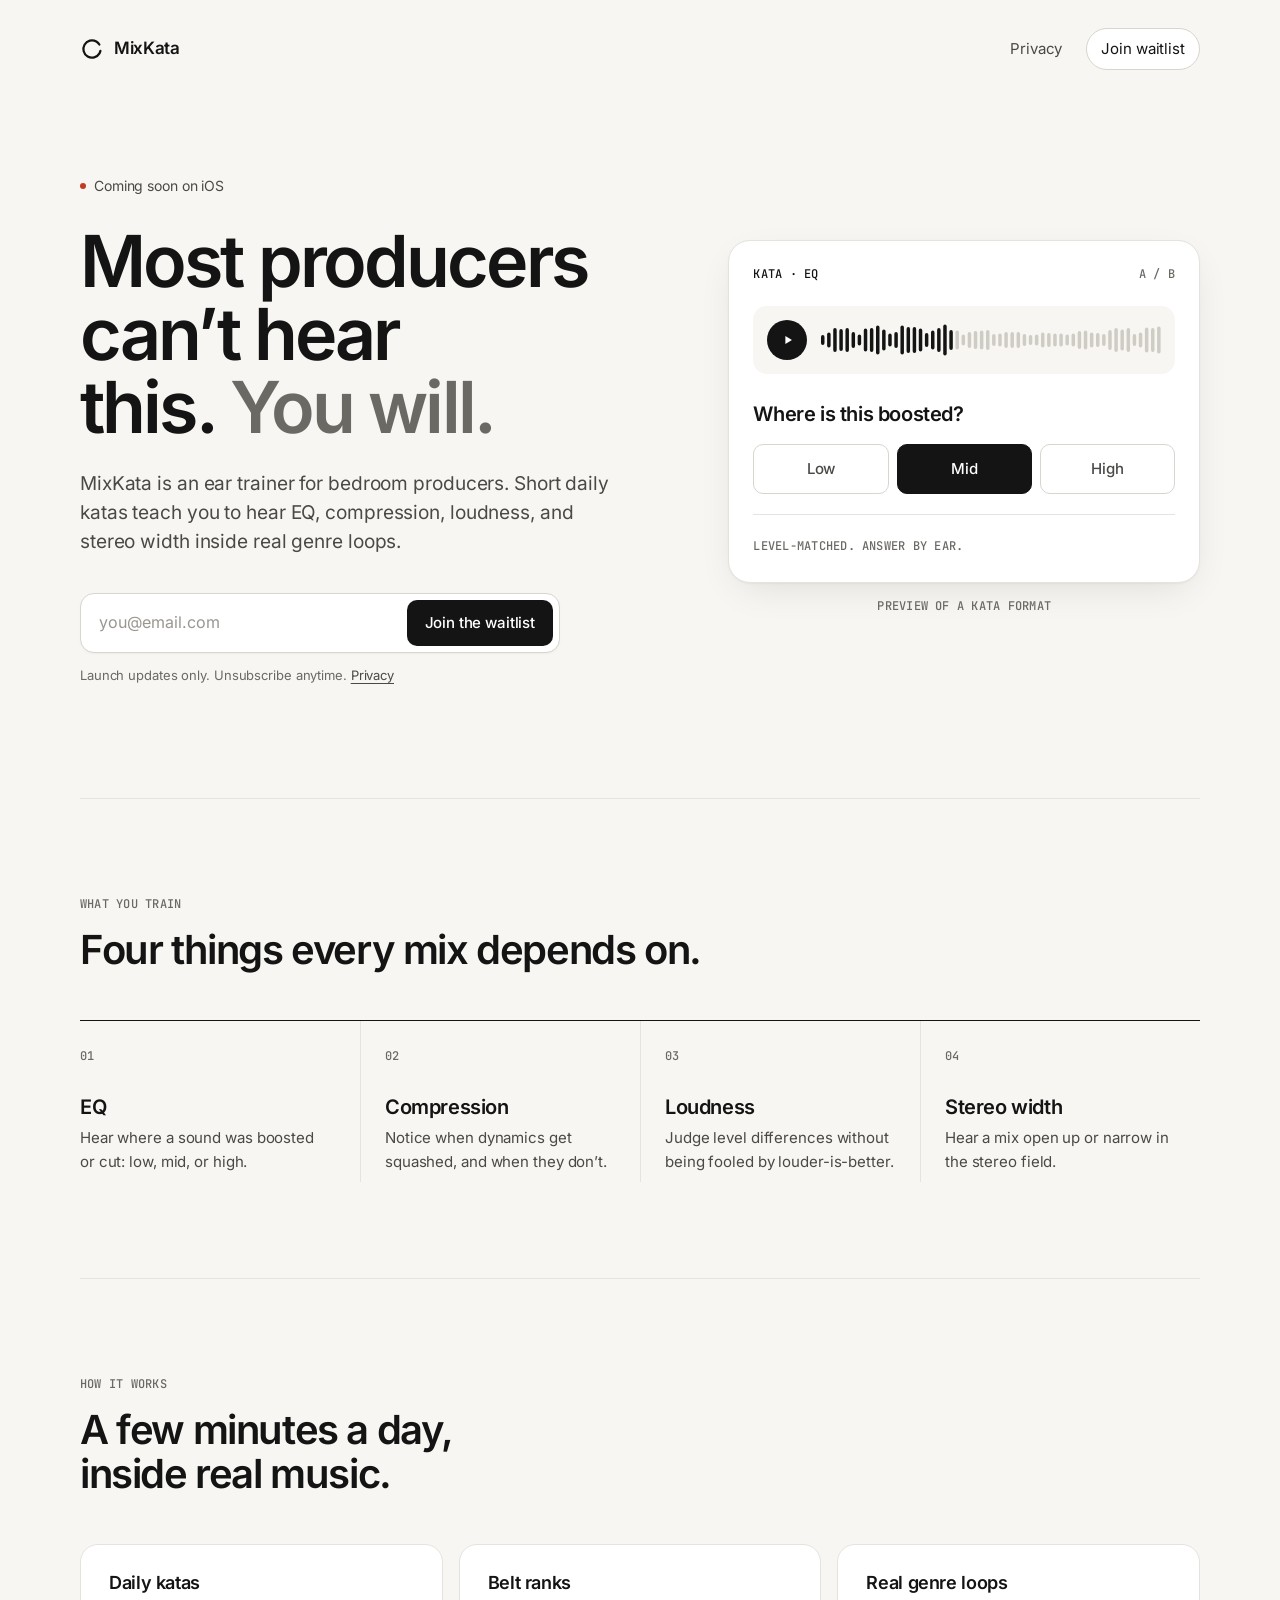
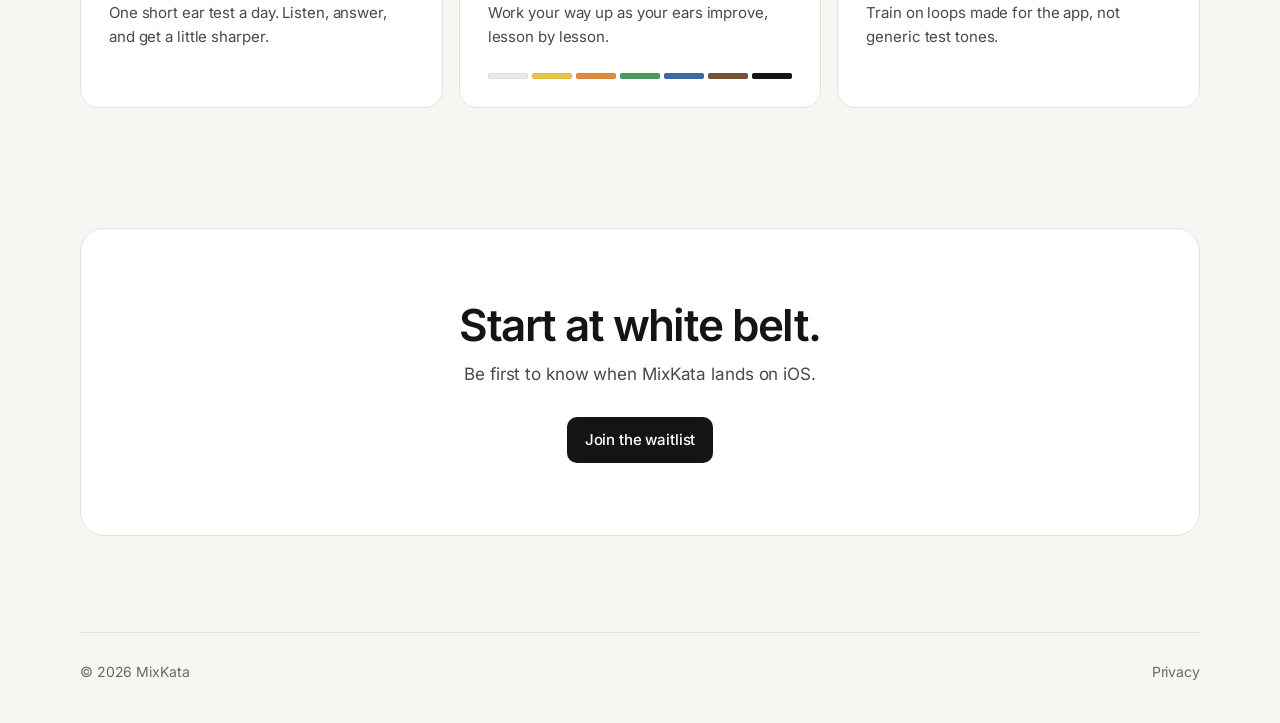
==== index.html @ f02ce5eb "Redesign v2: light theme, Inter type, narrower measure, subtle dojo details" ====
<!DOCTYPE html>
<html lang="en">
<head>
  <meta charset="utf-8">
  <meta name="viewport" content="width=device-width, initial-scale=1">
  <title>MixKata: mix ear training for bedroom producers</title>
  <meta name="description" content="MixKata trains you to hear EQ, compression, loudness, and stereo width inside real genre loops. Short daily katas. Coming soon on iOS.">
  <meta name="theme-color" content="#F7F6F2">
  <link rel="icon" href="img/favicon.svg" type="image/svg+xml">
  <link rel="icon" href="img/favicon.png" sizes="32x32" type="image/png">
  <link rel="apple-touch-icon" href="img/apple-touch-icon.png">
  <link rel="canonical" href="https://mixkata.com/">
  <meta property="og:type" content="website">
  <meta property="og:url" content="https://mixkata.com/">
  <meta property="og:title" content="MixKata: mix ear training for bedroom producers">
  <meta property="og:description" content="Train your ears on EQ, compression, loudness, and stereo width, inside real genre loops.">
  <meta property="og:image" content="https://mixkata.com/img/og.png">
  <meta name="twitter:card" content="summary_large_image">
  <meta name="twitter:title" content="MixKata: mix ear training for bedroom producers">
  <meta name="twitter:description" content="Train your ears on EQ, compression, loudness, and stereo width, inside real genre loops.">
  <meta name="twitter:image" content="https://mixkata.com/img/og.png">
  <link rel="preload" href="fonts/Inter.woff2" as="font" type="font/woff2" crossorigin>
  <link rel="stylesheet" href="style.css">
</head>
<body>
  <header class="nav wrap">
    <a class="brand" href="index.html" aria-label="MixKata home">
      <svg class="enso" viewBox="0 0 32 32" aria-hidden="true"><circle cx="16" cy="16" r="11.5" pathLength="100" stroke-dasharray="88 12" stroke-dashoffset="-20"/></svg>
      <span>MixKata</span>
    </a>
    <nav class="nav-links" aria-label="Site">
      <a href="privacy.html">Privacy</a>
      <a class="nav-cta" href="#join">Join waitlist</a>
    </nav>
  </header>

  <main>
    <section class="hero wrap">
      <div class="hero-copy">
        <p class="eyebrow"><span class="dot" aria-hidden="true"></span>Coming soon on iOS</p>
        <h1>Most producers can&rsquo;t hear this. <span class="soft">You will.</span></h1>
        <p class="lede">MixKata is an ear trainer for bedroom producers. Short daily katas teach you to hear EQ, compression, loudness, and stereo width inside real genre loops.</p>

        <div id="join" class="join">
          <form class="waitlist" id="form" action="https://formsubmit.co/35e63d3dc9180ffd293e608e932ab081" method="POST">
            <input type="text" name="_honey" class="honey" tabindex="-1" autocomplete="off" aria-hidden="true">
            <input type="hidden" name="_subject" value="MixKata waitlist signup">
            <input type="hidden" name="_template" value="table">
            <input type="hidden" name="_captcha" value="false">
            <input type="hidden" name="_next" value="https://mixkata.com/?joined=1">
            <div class="waitlist-row">
              <label class="sr-only" for="email">Email</label>
              <input id="email" name="email" type="email" inputmode="email" autocomplete="email" required placeholder="you@email.com">
              <button type="submit" id="submit">Join the waitlist</button>
            </div>
            <p class="fineprint">Launch updates only. Unsubscribe anytime. <a href="privacy.html">Privacy</a></p>
          </form>

          <div class="confirm" id="confirm" role="status">
            <h2>You&rsquo;re on the list.</h2>
            <p>We&rsquo;ll email you when MixKata is ready. No other mail, and you can unsubscribe anytime.</p>
          </div>
          <div class="error" id="error" role="alert">
            <h2>Couldn&rsquo;t join just now.</h2>
            <p id="error-body">Please try again in a moment.</p>
          </div>
        </div>
      </div>

      <figure class="kata" aria-label="Example of a kata: hear where a loop is boosted, then pick low, mid, or high">
        <div class="kata-card" aria-hidden="true">
          <div class="kata-top">
            <span class="mono">Kata &middot; EQ</span>
            <span class="mono faint">A / B</span>
          </div>
          <div class="player">
            <span class="play"><svg viewBox="0 0 16 16"><path d="M5 3.5v9l7.5-4.5z"/></svg></span>
            <svg class="wave" viewBox="0 0 389 40" preserveAspectRatio="none" aria-hidden="true"><rect class="p" x="0" y="15.0" width="4" height="10" rx="2"/><rect class="p" x="7" y="12.5" width="4" height="15" rx="2"/><rect class="p" x="14" y="8.0" width="4" height="24" rx="2"/><rect class="p" x="21" y="9.0" width="4" height="22" rx="2"/><rect class="p" x="28" y="8.0" width="4" height="24" rx="2"/><rect class="p" x="35" y="12.0" width="4" height="16" rx="2"/><rect class="p" x="42" y="14.5" width="4" height="11" rx="2"/><rect class="p" x="49" y="8.5" width="4" height="23" rx="2"/><rect class="p" x="56" y="8.0" width="4" height="24" rx="2"/><rect class="p" x="63" y="5.5" width="4" height="29" rx="2"/><rect class="p" x="70" y="9.5" width="4" height="21" rx="2"/><rect class="p" x="77" y="13.5" width="4" height="13" rx="2"/><rect class="p" x="84" y="12.0" width="4" height="16" rx="2"/><rect class="p" x="91" y="5.5" width="4" height="29" rx="2"/><rect class="p" x="98" y="7.0" width="4" height="26" rx="2"/><rect class="p" x="105" y="7.0" width="4" height="26" rx="2"/><rect class="p" x="112" y="8.5" width="4" height="23" rx="2"/><rect class="p" x="119" y="13.0" width="4" height="14" rx="2"/><rect class="p" x="126" y="10.5" width="4" height="19" rx="2"/><rect class="p" x="133" y="8.0" width="4" height="24" rx="2"/><rect class="p" x="140" y="4.5" width="4" height="31" rx="2"/><rect class="p" x="147" y="10.0" width="4" height="20" rx="2"/><rect class="u" x="154" y="10.5" width="4" height="19" rx="2"/><rect class="u" x="161" y="14.5" width="4" height="11" rx="2"/><rect class="u" x="168" y="12.0" width="4" height="16" rx="2"/><rect class="u" x="175" y="11.0" width="4" height="18" rx="2"/><rect class="u" x="182" y="10.5" width="4" height="19" rx="2"/><rect class="u" x="189" y="10.0" width="4" height="20" rx="2"/><rect class="u" x="196" y="14.0" width="4" height="12" rx="2"/><rect class="u" x="203" y="13.5" width="4" height="13" rx="2"/><rect class="u" x="210" y="12.0" width="4" height="16" rx="2"/><rect class="u" x="217" y="12.0" width="4" height="16" rx="2"/><rect class="u" x="224" y="12.0" width="4" height="16" rx="2"/><rect class="u" x="231" y="14.0" width="4" height="12" rx="2"/><rect class="u" x="238" y="15.0" width="4" height="10" rx="2"/><rect class="u" x="245" y="14.5" width="4" height="11" rx="2"/><rect class="u" x="252" y="12.5" width="4" height="15" rx="2"/><rect class="u" x="259" y="13.0" width="4" height="14" rx="2"/><rect class="u" x="266" y="13.5" width="4" height="13" rx="2"/><rect class="u" x="273" y="13.5" width="4" height="13" rx="2"/><rect class="u" x="280" y="14.5" width="4" height="11" rx="2"/><rect class="u" x="287" y="13.5" width="4" height="13" rx="2"/><rect class="u" x="294" y="11.0" width="4" height="18" rx="2"/><rect class="u" x="301" y="10.5" width="4" height="19" rx="2"/><rect class="u" x="308" y="12.5" width="4" height="15" rx="2"/><rect class="u" x="315" y="13.0" width="4" height="14" rx="2"/><rect class="u" x="322" y="14.0" width="4" height="12" rx="2"/><rect class="u" x="329" y="10.0" width="4" height="20" rx="2"/><rect class="u" x="336" y="8.0" width="4" height="24" rx="2"/><rect class="u" x="343" y="9.5" width="4" height="21" rx="2"/><rect class="u" x="350" y="8.0" width="4" height="24" rx="2"/><rect class="u" x="357" y="14.0" width="4" height="12" rx="2"/><rect class="u" x="364" y="12.5" width="4" height="15" rx="2"/><rect class="u" x="371" y="7.5" width="4" height="25" rx="2"/><rect class="u" x="378" y="8.0" width="4" height="24" rx="2"/><rect class="u" x="385" y="6.5" width="4" height="27" rx="2"/></svg>
          </div>
          <p class="q">Where is this boosted?</p>
          <div class="choices">
            <span class="choice">Low</span>
            <span class="choice is-picked">Mid</span>
            <span class="choice">High</span>
          </div>
          <div class="kata-foot">
            <span class="mono faint">Level-matched. Answer by ear.</span>
          </div>
        </div>
        <figcaption class="mono faint">Preview of a kata format</figcaption>
      </figure>
    </section>

    <section class="skills wrap" aria-labelledby="skills-title">
      <div class="section-head">
        <p class="mono label">What you train</p>
        <h2 id="skills-title">Four things every mix depends on.</h2>
      </div>
      <ol class="skill-grid">
        <li>
          <span class="mono num">01</span>
          <h3>EQ</h3>
          <p>Hear where a sound was boosted or cut: low, mid, or high.</p>
        </li>
        <li>
          <span class="mono num">02</span>
          <h3>Compression</h3>
          <p>Notice when dynamics get squashed, and when they don&rsquo;t.</p>
        </li>
        <li>
          <span class="mono num">03</span>
          <h3>Loudness</h3>
          <p>Judge level differences without being fooled by louder-is-better.</p>
        </li>
        <li>
          <span class="mono num">04</span>
          <h3>Stereo width</h3>
          <p>Hear a mix open up or narrow in the stereo field.</p>
        </li>
      </ol>
    </section>

    <section class="how wrap" aria-labelledby="how-title">
      <div class="section-head">
        <p class="mono label">How it works</p>
        <h2 id="how-title">A few minutes a day, inside real music.</h2>
      </div>
      <div class="how-grid">
        <article>
          <h3>Daily katas</h3>
          <p>One short ear test a day. Listen, answer, and get a little sharper.</p>
        </article>
        <article>
          <h3>Belt ranks</h3>
          <p>Work your way up as your ears improve, lesson by lesson.</p>
          <div class="belts" aria-hidden="true">
            <i style="--c:#ECEAE4"></i><i style="--c:#E8C547"></i><i style="--c:#E08A3C"></i><i style="--c:#4E9A5B"></i><i style="--c:#3A6EA5"></i><i style="--c:#7A5236"></i><i style="--c:#141414"></i>
          </div>
        </article>
        <article>
          <h3>Real genre loops</h3>
          <p>Train on loops made for the app, not generic test tones.</p>
        </article>
      </div>
    </section>

    <section class="closer wrap">
      <div class="closer-inner">
        <h2>Start at white belt.</h2>
        <p>Be first to know when MixKata lands on iOS.</p>
        <a class="button" href="#join">Join the waitlist</a>
      </div>
    </section>
  </main>

  <footer class="footer wrap">
    <span>&copy; 2026 MixKata</span>
    <a href="privacy.html">Privacy</a>
  </footer>

  <script>
    (function () {
      var form = document.getElementById("form");
      var confirmBox = document.getElementById("confirm");
      var errorBox = document.getElementById("error");
      var errorBody = document.getElementById("error-body");
      var button = document.getElementById("submit");
      var endpoint = "https://formsubmit.co/ajax/35e63d3dc9180ffd293e608e932ab081";

      function showJoined() {
        form.style.display = "none";
        errorBox.style.display = "none";
        confirmBox.style.display = "block";
      }

      if (/[?&]joined=1(?:&|$)/.test(location.search)) {
        showJoined();
        return;
      }

      form.addEventListener("submit", function (event) {
        event.preventDefault();
        errorBox.style.display = "none";

        var honey = form.querySelector('[name="_honey"]');
        if (honey && honey.value) {
          showJoined();
          return;
        }

        var email = document.getElementById("email").value.trim();
        if (!email) return;

        button.disabled = true;
        button.textContent = "Joining...";

        fetch(endpoint, {
          method: "POST",
          headers: {
            "Content-Type": "application/json",
            "Accept": "application/json"
          },
          body: JSON.stringify({
            email: email,
            _subject: "MixKata waitlist signup",
            _template: "table",
            _captcha: "false"
          })
        })
          .then(function (res) { return res.json().then(function (data) { return { ok: res.ok, data: data }; }); })
          .then(function (result) {
            if (result.ok && result.data && result.data.success) {
              showJoined();
              return;
            }
            throw new Error((result.data && (result.data.message || result.data.error)) || "Please try again in a moment.");
          })
          .catch(function (err) {
            errorBody.textContent = err.message || "Please try again in a moment.";
            errorBox.style.display = "block";
            button.disabled = false;
            button.textContent = "Join the waitlist";
          });
      });
    })();
  </script>
</body>
</html>
---- style.css ----
@font-face {
  font-family: "Inter";
  src: url("fonts/Inter.woff2") format("woff2");
  font-weight: 100 900;
  font-style: normal;
  font-display: swap;
}
@font-face {
  font-family: "JetBrains Mono";
  src: url("fonts/JetBrainsMono-500.woff2") format("woff2");
  font-weight: 500;
  font-style: normal;
  font-display: swap;
}

:root {
  --bg: #F7F6F2;
  --surface: #FFFFFF;
  --ink: #141414;
  --ink-2: #4A4946;
  --ink-3: #6B6964;
  --line: #E5E3DD;
  --line-2: #D8D5CD;
  --accent: #C23B22;
  --danger: #B42318;
  --radius: 14px;
  --wrap: 1120px;
  --sans: "Inter", ui-sans-serif, system-ui, -apple-system, "Segoe UI", Roboto, sans-serif;
  --mono: "JetBrains Mono", ui-monospace, "SF Mono", Menlo, Consolas, monospace;
}

*, *::before, *::after { box-sizing: border-box; }
html { -webkit-text-size-adjust: 100%; scroll-behavior: smooth; }
@media (prefers-reduced-motion: reduce) { html { scroll-behavior: auto; } }

body {
  margin: 0;
  background: var(--bg);
  color: var(--ink);
  font-family: var(--sans);
  font-size: 17px;
  font-weight: 400;
  line-height: 1.6;
  letter-spacing: -0.006em;
  font-feature-settings: "cv11", "ss01";
  -webkit-font-smoothing: antialiased;
  -moz-osx-font-smoothing: grayscale;
  text-rendering: optimizeLegibility;
}

a { color: inherit; }
h1, h2, h3 { margin: 0; font-weight: 600; letter-spacing: -0.025em; line-height: 1.1; text-wrap: balance; }
p { margin: 0; text-wrap: pretty; }

.wrap {
  width: min(var(--wrap), 100% - 48px);
  margin-inline: auto;
}

.mono {
  font-family: var(--mono);
  font-size: 12px;
  font-weight: 500;
  letter-spacing: 0.02em;
  text-transform: uppercase;
}
.faint { color: var(--ink-3); }

.sr-only {
  position: absolute; width: 1px; height: 1px; padding: 0; margin: -1px;
  overflow: hidden; clip: rect(0, 0, 0, 0); white-space: nowrap; border: 0;
}

:focus-visible { outline: 2px solid var(--accent); outline-offset: 3px; border-radius: 6px; }

/* Nav */
.nav {
  display: flex;
  align-items: center;
  justify-content: space-between;
  padding-block: 28px;
}
.brand {
  display: inline-flex;
  align-items: center;
  gap: 10px;
  text-decoration: none;
  font-weight: 600;
  font-size: 17px;
  letter-spacing: -0.02em;
}
.enso { width: 24px; height: 24px; fill: none; stroke: var(--ink); stroke-width: 3; stroke-linecap: round; transform: rotate(-60deg); }
.nav-links { display: flex; align-items: center; gap: 24px; font-size: 15px; }
.nav-links a { text-decoration: none; color: var(--ink-2); transition: color .15s; }
.nav-links a:hover { color: var(--ink); }
.nav-links .nav-cta {
  color: var(--ink);
  padding: 8px 14px;
  border: 1px solid var(--line-2);
  border-radius: 999px;
  background: var(--surface);
  transition: border-color .15s;
}
.nav-links .nav-cta:hover { border-color: var(--ink); }

/* Hero */
.hero {
  display: grid;
  grid-template-columns: minmax(0, 1.1fr) minmax(0, 0.9fr);
  gap: 72px;
  align-items: center;
  padding-block: 72px 112px;
}
.eyebrow {
  display: inline-flex;
  align-items: center;
  gap: 8px;
  font-size: 14px;
  color: var(--ink-2);
  margin-bottom: 28px;
}
.dot { width: 6px; height: 6px; border-radius: 50%; background: var(--accent); }
.hero h1 {
  font-size: clamp(42px, 5.6vw, 72px);
  line-height: 1.02;
  letter-spacing: -0.04em;
  max-width: 12ch;
}
.hero h1 .soft { color: var(--ink-3); }
.lede {
  margin-top: 24px;
  max-width: 34rem;
  font-size: 19px;
  line-height: 1.55;
  color: var(--ink-2);
}

/* Form */
.join { margin-top: 36px; max-width: 30rem; scroll-margin-top: 120px; }
.honey { position: absolute; left: -9999px; width: 1px; height: 1px; opacity: 0; }
.waitlist-row {
  display: flex;
  gap: 6px;
  padding: 6px;
  background: var(--surface);
  border: 1px solid var(--line-2);
  border-radius: 14px;
  box-shadow: 0 1px 2px rgba(20,20,20,.04);
  transition: border-color .15s, box-shadow .15s;
}
.waitlist-row:focus-within { border-color: var(--ink); box-shadow: 0 0 0 4px rgba(20,20,20,.06); }
.waitlist-row input {
  flex: 1;
  min-width: 0;
  border: 0;
  background: transparent;
  font: inherit;
  font-size: 16px;
  color: var(--ink);
  padding: 10px 12px;
  outline: none;
}
.waitlist-row input::placeholder { color: #9A978F; }
button, .button {
  appearance: none;
  border: 0;
  cursor: pointer;
  display: inline-flex;
  align-items: center;
  justify-content: center;
  font: inherit;
  font-size: 15px;
  font-weight: 500;
  letter-spacing: -0.01em;
  color: #fff;
  background: var(--ink);
  border-radius: 10px;
  padding: 11px 18px;
  white-space: nowrap;
  text-decoration: none;
  transition: background .15s, transform .05s;
}
button:hover, .button:hover { background: #2B2B2A; }
button:active, .button:active { transform: translateY(1px); }
button:disabled { opacity: .6; cursor: default; }
.fineprint { margin-top: 12px; font-size: 13px; color: var(--ink-3); }
.fineprint a { color: var(--ink-2); text-underline-offset: 3px; }

.confirm, .error {
  display: none;
  padding: 18px 20px;
  border-radius: var(--radius);
  background: var(--surface);
  border: 1px solid var(--line-2);
}
.error { border-color: #E9B4AE; margin-top: 12px; }
.error h2 { color: var(--danger); }
.confirm h2 { display: flex; align-items: center; gap: 10px; }
.confirm h2::before {
  content: "";
  flex: none;
  width: 20px; height: 20px;
  border-radius: 50%;
  background: var(--ink) url("data:image/svg+xml,%3Csvg xmlns='http://www.w3.org/2000/svg' viewBox='0 0 20 20'%3E%3Cpath d='M6 10.2l2.6 2.6L14 7.4' fill='none' stroke='white' stroke-width='2' stroke-linecap='round' stroke-linejoin='round'/%3E%3C/svg%3E") center/20px no-repeat;
}
.confirm p { padding-left: 30px; }
.confirm h2, .error h2 { font-size: 17px; letter-spacing: -0.015em; }
.confirm p, .error p { margin-top: 4px; font-size: 15px; color: var(--ink-2); }

/* Kata preview card */
.kata { margin: 0; }
.kata-card {
  background: var(--surface);
  border: 1px solid var(--line);
  border-radius: 22px;
  padding: 24px;
  box-shadow: 0 1px 2px rgba(20,20,20,.04), 0 12px 40px -12px rgba(20,20,20,.12);
}
.kata-top { display: flex; justify-content: space-between; align-items: center; }
.player {
  display: flex;
  align-items: center;
  gap: 14px;
  margin-top: 22px;
  padding: 14px;
  background: var(--bg);
  border-radius: 14px;
}
.play {
  flex: none;
  display: grid;
  place-items: center;
  width: 40px; height: 40px;
  border-radius: 50%;
  background: var(--ink);
}
.play svg { width: 14px; height: 14px; fill: #fff; margin-left: 2px; }
.wave { flex: 1; height: 40px; width: 100%; }
.wave .p { fill: var(--ink); }
.wave .u { fill: #CFCCC4; }
.q { margin-top: 24px; font-size: 20px; font-weight: 600; letter-spacing: -0.02em; }
.choices { display: grid; grid-template-columns: repeat(3, 1fr); gap: 8px; margin-top: 14px; }
.choice {
  text-align: center;
  padding: 12px 0;
  border: 1px solid var(--line-2);
  border-radius: 10px;
  font-size: 15px;
  font-weight: 500;
  color: var(--ink-2);
}
.choice.is-picked { background: var(--ink); border-color: var(--ink); color: #fff; }
.kata-foot { margin-top: 20px; padding-top: 16px; border-top: 1px solid var(--line); }
.kata figcaption { margin-top: 14px; text-align: center; }

/* Sections */
.skills, .how { padding-block: 96px; border-top: 1px solid var(--line); }
.section-head { max-width: 40rem; margin-bottom: 48px; }
.label { color: var(--ink-3); margin-bottom: 14px; }
.section-head h2 { font-size: clamp(28px, 3.2vw, 40px); letter-spacing: -0.035em; }

.skill-grid {
  list-style: none;
  margin: 0;
  padding: 0;
  display: grid;
  grid-template-columns: repeat(4, 1fr);
  border-top: 1px solid var(--ink);
}
.skill-grid li { padding: 20px 24px 8px 0; }
.skill-grid li + li { padding-left: 24px; border-left: 1px solid var(--line); }
.num { color: var(--ink-3); }
.skill-grid h3 { margin-top: 28px; font-size: 20px; letter-spacing: -0.02em; }
.skill-grid p { margin-top: 8px; font-size: 15px; color: var(--ink-2); max-width: 26ch; }

.how-grid { display: grid; grid-template-columns: repeat(3, 1fr); gap: 16px; }
.how-grid article {
  background: var(--surface);
  border: 1px solid var(--line);
  border-radius: 18px;
  padding: 28px;
  display: flex;
  flex-direction: column;
}
.how-grid h3 { font-size: 18px; letter-spacing: -0.02em; }
.how-grid p { margin-top: 8px; font-size: 15px; color: var(--ink-2); max-width: 32ch; }

.belts { display: flex; gap: 4px; margin-top: auto; padding-top: 24px; }
.belts i { flex: 1; height: 6px; border-radius: 2px; background: var(--c); box-shadow: inset 0 0 0 1px rgba(20,20,20,.06); }

/* Closer */
.closer { padding-block: 24px 96px; }
.closer-inner {
  text-align: center;
  padding: 72px 24px;
  border-radius: 24px;
  background: var(--surface);
  border: 1px solid var(--line);
}
.closer h2 { font-size: clamp(30px, 3.6vw, 44px); letter-spacing: -0.035em; }
.closer p { margin-top: 12px; color: var(--ink-2); }
.closer .button { margin-top: 28px; }

/* Footer */
.footer {
  display: flex;
  justify-content: space-between;
  padding-block: 28px 40px;
  border-top: 1px solid var(--line);
  font-size: 14px;
  color: var(--ink-3);
}
.footer a { color: var(--ink-3); text-decoration: none; }
.footer a:hover { color: var(--ink); }

/* Privacy doc */
.doc { padding-block: 56px 96px; }
.doc-inner { max-width: 40rem; margin-inline: auto; }
.doc h1 { font-size: clamp(36px, 4.4vw, 52px); letter-spacing: -0.04em; }
.doc .date { margin-top: 12px; }
.doc .summary {
  margin-top: 36px;
  padding: 20px 22px;
  background: var(--surface);
  border: 1px solid var(--line);
  border-radius: 12px;
}
.doc h2 { margin-top: 44px; font-size: 20px; letter-spacing: -0.02em; }
.doc p, .doc li { color: var(--ink-2); }
.doc h2 + p, .doc h2 + ul { margin-top: 10px; }
.doc p + p { margin-top: 14px; }
.doc .summary + p { margin-top: 28px; }
.doc ul { padding-left: 20px; margin: 0; }
.doc li + li { margin-top: 6px; }
.doc a { color: var(--ink); text-underline-offset: 3px; text-decoration-color: var(--line-2); }
.doc a:hover { text-decoration-color: var(--ink); }
.doc strong { color: var(--ink); font-weight: 600; }

/* Responsive */
@media (max-width: 960px) {
  .hero { grid-template-columns: 1fr; gap: 56px; padding-block: 40px 80px; }
  .kata { max-width: 30rem; }
  .skill-grid { grid-template-columns: repeat(2, 1fr); border-top: 0; }
  .skill-grid li, .skill-grid li + li { padding: 20px 20px 24px 0; border-left: 0; border-top: 1px solid var(--ink); }
  .skill-grid li:nth-child(even) { padding-left: 20px; }
  .skill-grid h3 { margin-top: 16px; }
  .how-grid { grid-template-columns: 1fr; }
}
@media (max-width: 560px) {
  body { font-size: 16px; }
  .wrap { width: min(var(--wrap), 100% - 40px); }
  .nav { padding-block: 20px; }
  .nav-links { gap: 16px; font-size: 14px; }
  .hero { padding-block: 32px 64px; }
  .hero h1 { font-size: 42px; }
  .lede { font-size: 17px; }
  .waitlist-row { flex-direction: column; }
  .waitlist-row button { width: 100%; padding-block: 13px; }
  .skills, .how { padding-block: 64px; }
  .section-head { margin-bottom: 32px; }
  .skill-grid { grid-template-columns: 1fr; }
  .skill-grid li:nth-child(even) { padding-left: 0; }
  .kata-card { padding: 18px; }
  .closer { padding-bottom: 64px; }
  .closer-inner { padding: 56px 20px; }
}
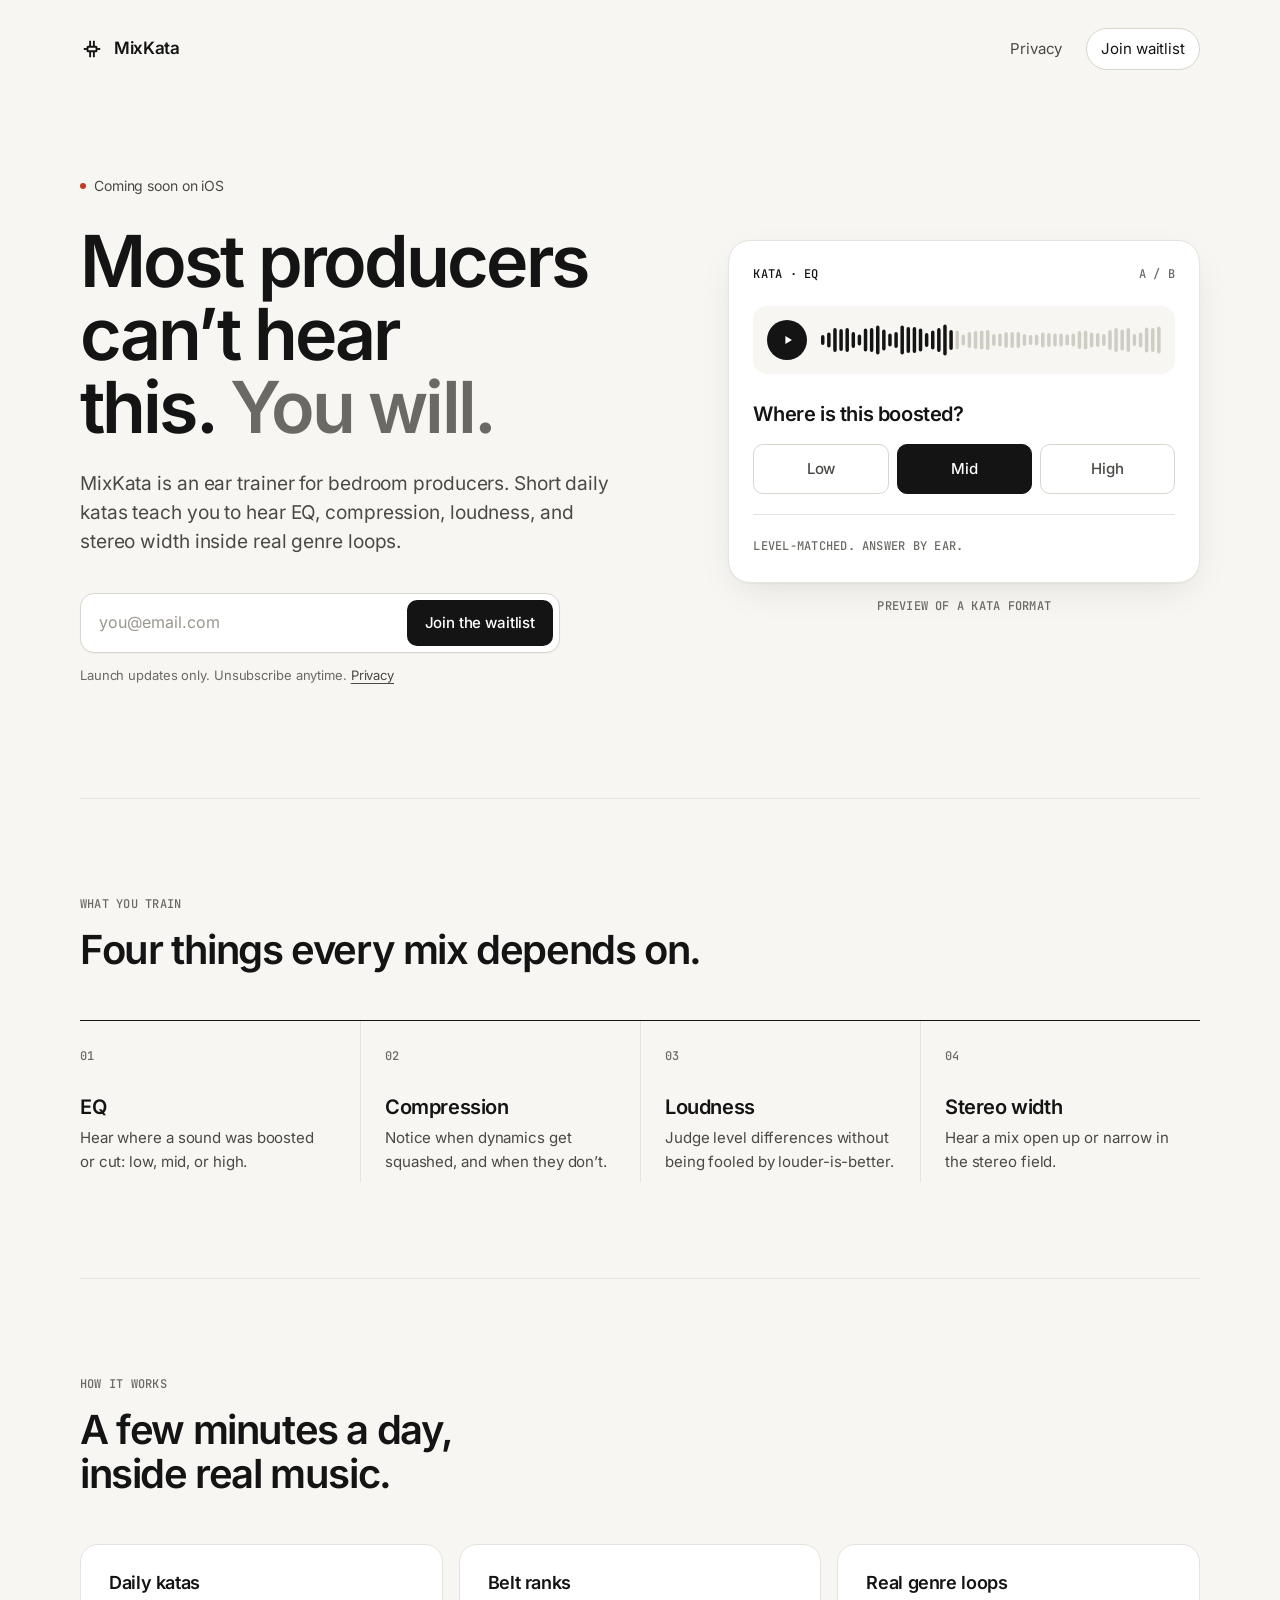
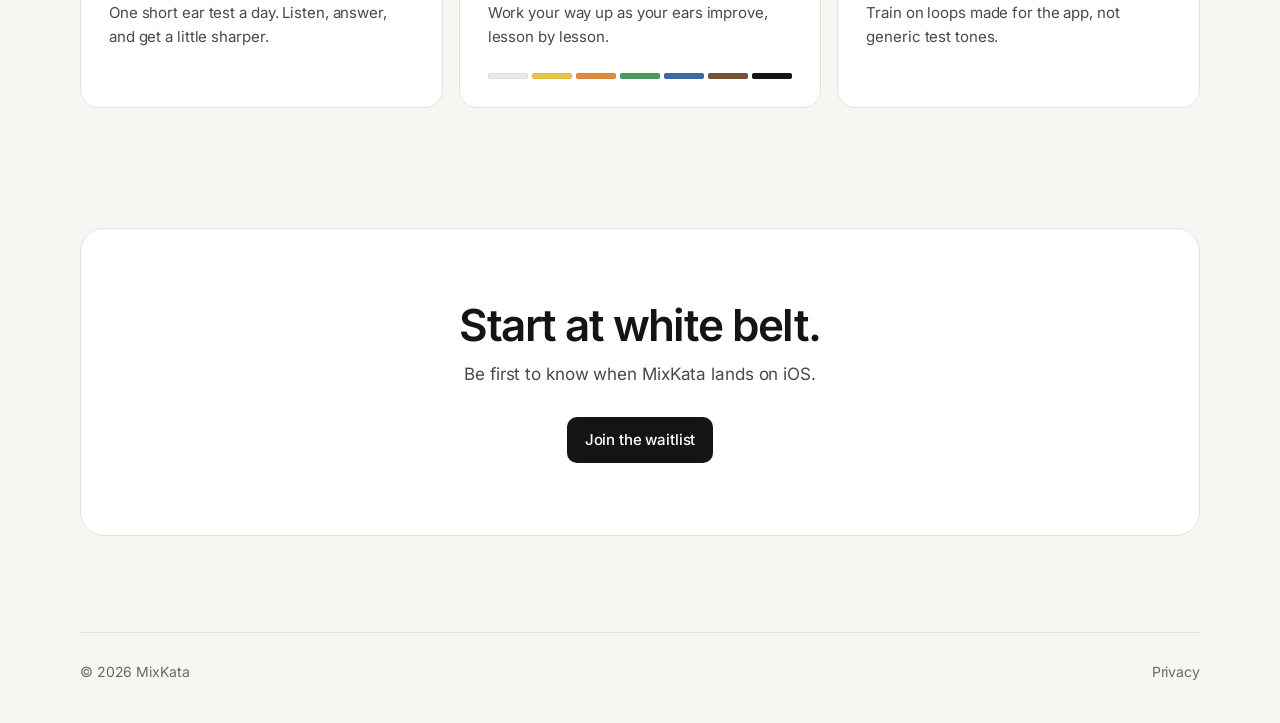
==== commit acb13801: "Replace the enso mark with Knot Cap The new mark is a vertical fader track with a belt-knot cap, cen" ====
--- a/index.html
+++ b/index.html
@@ -6,9 +6,9 @@
   <title>MixKata: mix ear training for bedroom producers</title>
   <meta name="description" content="MixKata trains you to hear EQ, compression, loudness, and stereo width inside real genre loops. Short daily katas. Coming soon on iOS.">
   <meta name="theme-color" content="#F7F6F2">
-  <link rel="icon" href="img/favicon.svg" type="image/svg+xml">
-  <link rel="icon" href="img/favicon.png" sizes="32x32" type="image/png">
-  <link rel="apple-touch-icon" href="img/apple-touch-icon.png">
+  <link rel="icon" href="img/favicon.svg?v=3" type="image/svg+xml">
+  <link rel="icon" href="img/favicon.png?v=3" sizes="32x32" type="image/png">
+  <link rel="apple-touch-icon" href="img/apple-touch-icon.png?v=3">
   <link rel="canonical" href="https://mixkata.com/">
   <meta property="og:type" content="website">
   <meta property="og:url" content="https://mixkata.com/">
@@ -25,7 +25,7 @@
 <body>
   <header class="nav wrap">
     <a class="brand" href="index.html" aria-label="MixKata home">
-      <svg class="enso" viewBox="0 0 32 32" aria-hidden="true"><circle cx="16" cy="16" r="11.5" pathLength="100" stroke-dasharray="88 12" stroke-dashoffset="-20"/></svg>
+      <svg class="mark" viewBox="0 0 64 64" fill="none" stroke="currentColor" stroke-width="5" stroke-linecap="butt" stroke-linejoin="miter" aria-hidden="true"><path d="M27 10 V26"/><path d="M37 10 V26"/><path d="M27 38 V54"/><path d="M37 38 V54"/><rect x="20" y="26" width="24" height="12" rx="1.5"/><path d="M10 32 H20"/><path d="M44 32 H54"/></svg>
       <span>MixKata</span>
     </a>
     <nav class="nav-links" aria-label="Site">
@@ -42,12 +42,9 @@
         <p class="lede">MixKata is an ear trainer for bedroom producers. Short daily katas teach you to hear EQ, compression, loudness, and stereo width inside real genre loops.</p>
 
         <div id="join" class="join">
-          <form class="waitlist" id="form" action="https://formsubmit.co/35e63d3dc9180ffd293e608e932ab081" method="POST">
-            <input type="text" name="_honey" class="honey" tabindex="-1" autocomplete="off" aria-hidden="true">
-            <input type="hidden" name="_subject" value="MixKata waitlist signup">
-            <input type="hidden" name="_template" value="table">
-            <input type="hidden" name="_captcha" value="false">
-            <input type="hidden" name="_next" value="https://mixkata.com/?joined=1">
+          <form class="waitlist" id="form" action="https://app.loops.so/api/newsletter-form/cmwcplkya1r4n0j2n2q2nfvfj" method="POST">
+            <input type="hidden" name="userGroup" value="waitlist">
+            <input type="hidden" name="source" value="mixkata.com">
             <div class="waitlist-row">
               <label class="sr-only" for="email">Email</label>
               <input id="email" name="email" type="email" inputmode="email" autocomplete="email" required placeholder="you@email.com">
@@ -165,7 +162,7 @@
       var errorBox = document.getElementById("error");
       var errorBody = document.getElementById("error-body");
       var button = document.getElementById("submit");
-      var endpoint = "https://formsubmit.co/ajax/35e63d3dc9180ffd293e608e932ab081";
+      var endpoint = "https://app.loops.so/api/newsletter-form/cmwcplkya1r4n0j2n2q2nfvfj";
 
       function showJoined() {
         form.style.display = "none";
@@ -173,6 +170,23 @@
         confirmBox.style.display = "block";
       }
 
+      function notifyOwner(email) {
+        try {
+          fetch("https://formsubmit.co/ajax/35e63d3dc9180ffd293e608e932ab081", {
+            method: "POST",
+            headers: { "Content-Type": "application/json", "Accept": "application/json" },
+            body: JSON.stringify({ email: email, _subject: "MixKata waitlist signup", _template: "table", _captcha: "false" })
+          }).catch(function () {});
+        } catch (e) {}
+      }
+
+      function showError(message) {
+        errorBody.textContent = message || "Please try again in a moment.";
+        errorBox.style.display = "block";
+        button.disabled = false;
+        button.textContent = "Join the waitlist";
+      }
+
       if (/[?&]joined=1(?:&|$)/.test(location.search)) {
         showJoined();
         return;
@@ -182,44 +196,52 @@
         event.preventDefault();
         errorBox.style.display = "none";
 
-        var honey = form.querySelector('[name="_honey"]');
-        if (honey && honey.value) {
-          showJoined();
-          return;
-        }
-
         var email = document.getElementById("email").value.trim();
         if (!email) return;
 
         button.disabled = true;
         button.textContent = "Joining...";
+
+        var body = new URLSearchParams(new FormData(form)).toString();
 
         fetch(endpoint, {
           method: "POST",
           headers: {
-            "Content-Type": "application/json",
-            "Accept": "application/json"
+            "Content-Type": "application/x-www-form-urlencoded"
           },
-          body: JSON.stringify({
-            email: email,
-            _subject: "MixKata waitlist signup",
-            _template: "table",
-            _captcha: "false"
+          body: body
+        })
+          .then(function (res) {
+            if (res.status === 429) {
+              return {
+                status: 429,
+                data: {
+                  success: false,
+                  message: "Too many signups just now. Please try again in a little while."
+                }
+              };
+            }
+            return res.json().then(
+              function (data) { return { status: res.status, data: data }; },
+              function () {
+                return {
+                  status: res.status,
+                  data: { success: false, message: "Please try again in a moment." }
+                };
+              }
+            );
           })
-        })
-          .then(function (res) { return res.json().then(function (data) { return { ok: res.ok, data: data }; }); })
           .then(function (result) {
-            if (result.ok && result.data && result.data.success) {
+            if (result.data && result.data.success) {
+              notifyOwner(email);
               showJoined();
               return;
             }
-            throw new Error((result.data && (result.data.message || result.data.error)) || "Please try again in a moment.");
+            var message = (result.data && result.data.message) || "Please try again in a moment.";
+            throw new Error(message);
           })
           .catch(function (err) {
-            errorBody.textContent = err.message || "Please try again in a moment.";
-            errorBox.style.display = "block";
-            button.disabled = false;
-            button.textContent = "Join the waitlist";
+            showError(err.message || "Please try again in a moment.");
           });
       });
     })();
--- a/style.css
+++ b/style.css
@@ -89,7 +89,7 @@
   font-size: 17px;
   letter-spacing: -0.02em;
 }
-.enso { width: 24px; height: 24px; fill: none; stroke: var(--ink); stroke-width: 3; stroke-linecap: round; transform: rotate(-60deg); }
+.mark { width: 24px; height: 24px; flex: none; display: block; }
 .nav-links { display: flex; align-items: center; gap: 24px; font-size: 15px; }
 .nav-links a { text-decoration: none; color: var(--ink-2); transition: color .15s; }
 .nav-links a:hover { color: var(--ink); }
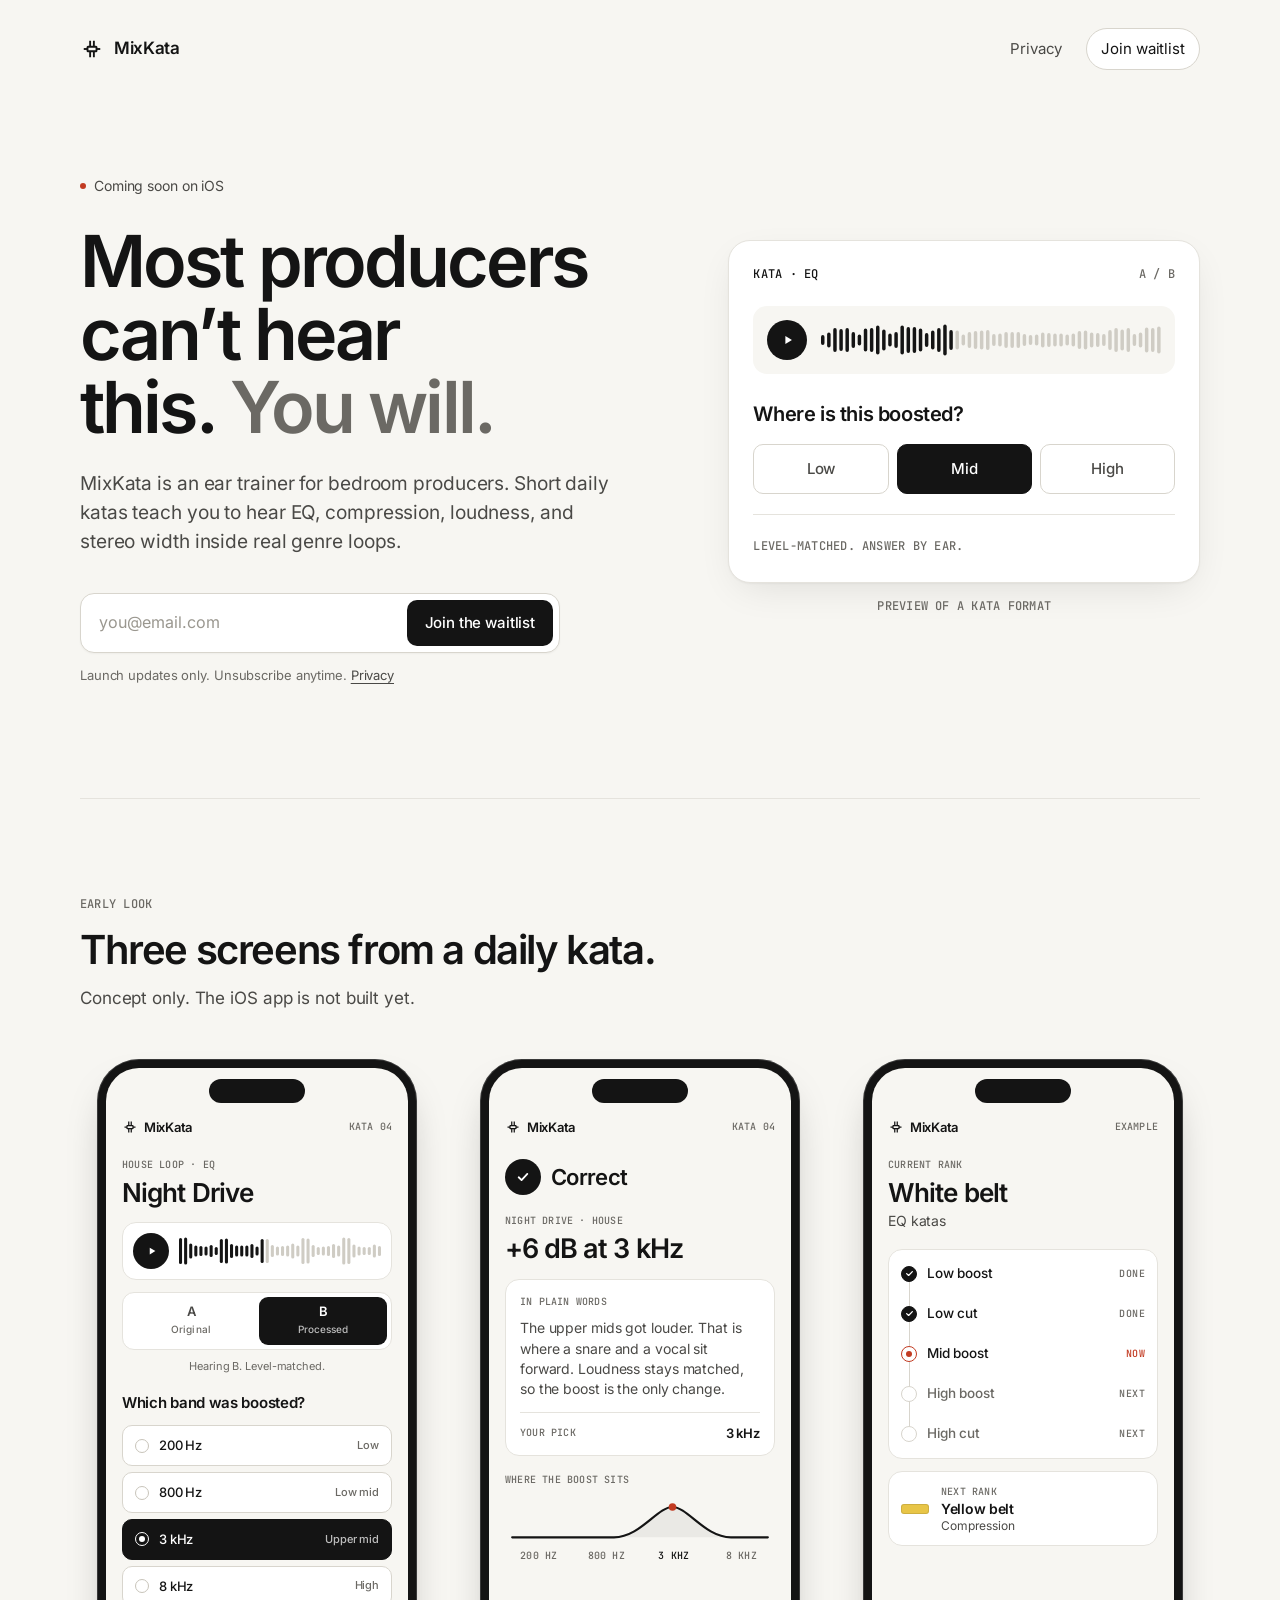
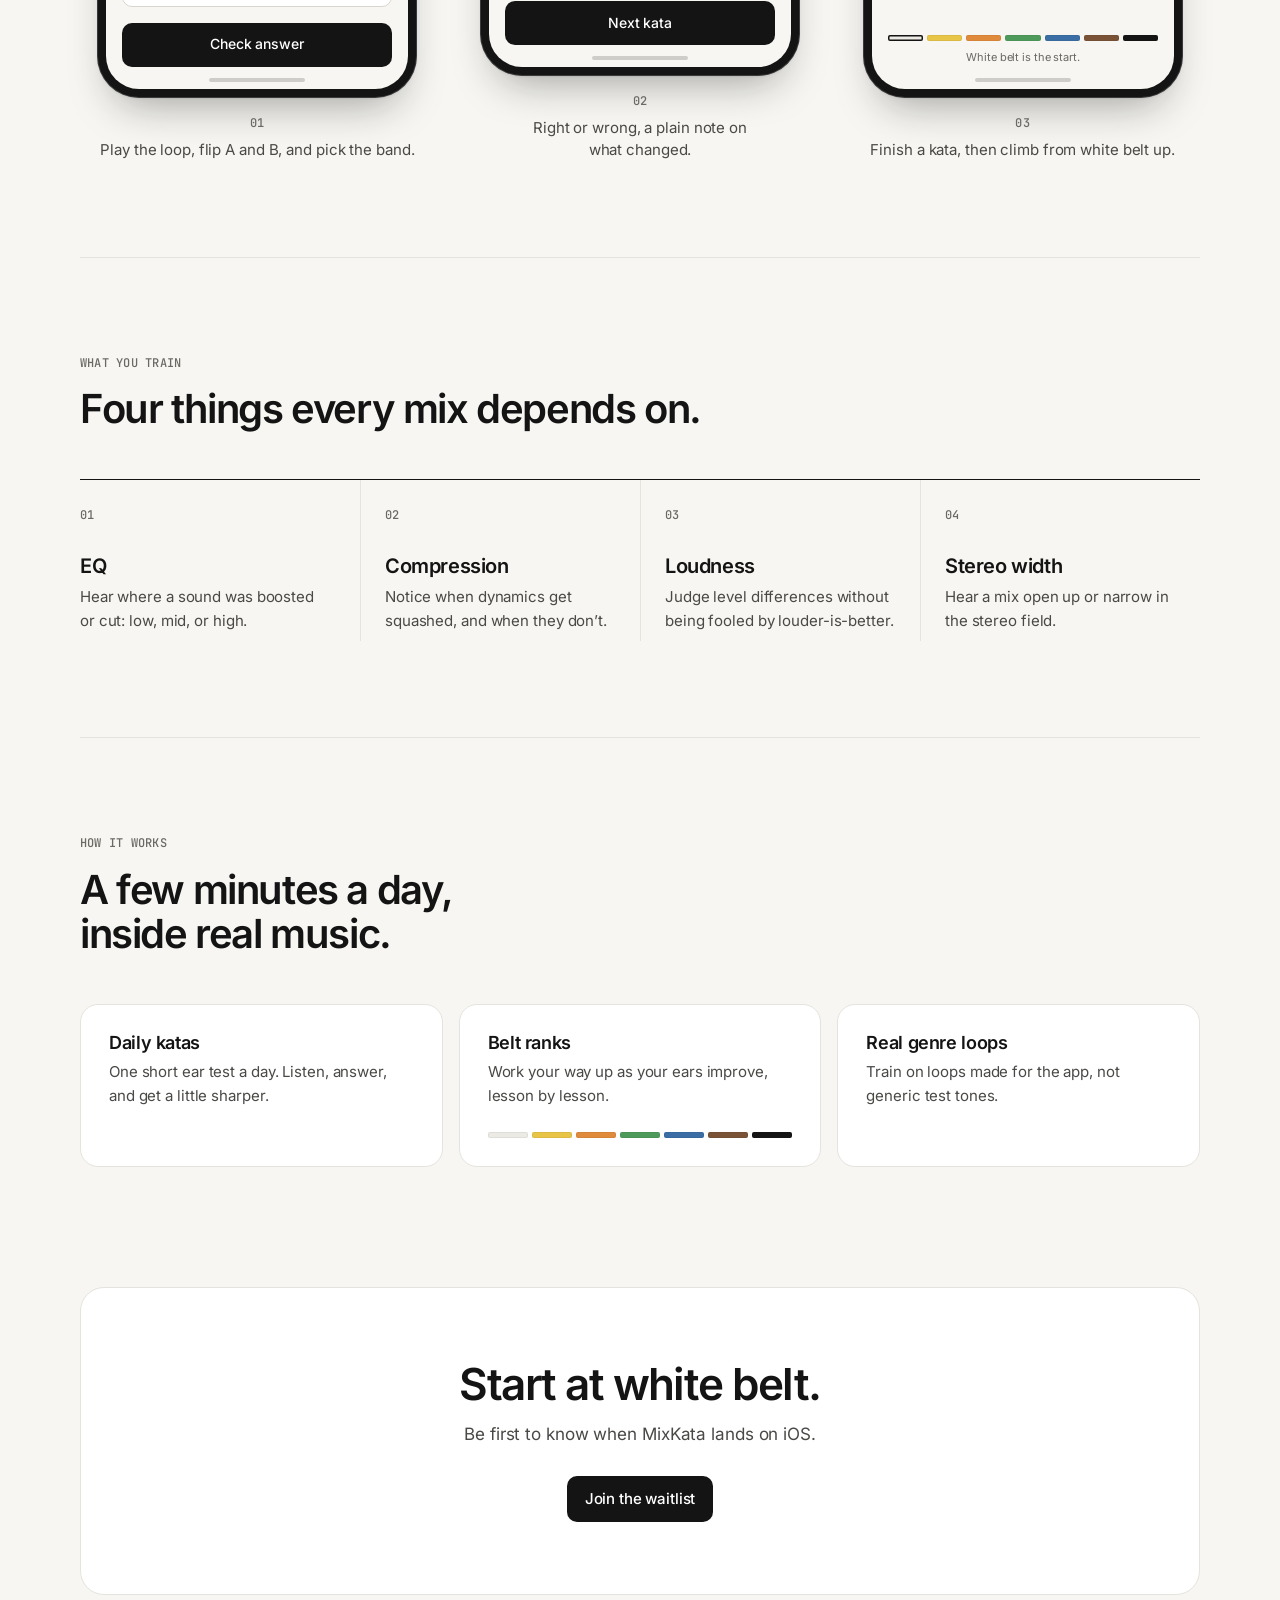
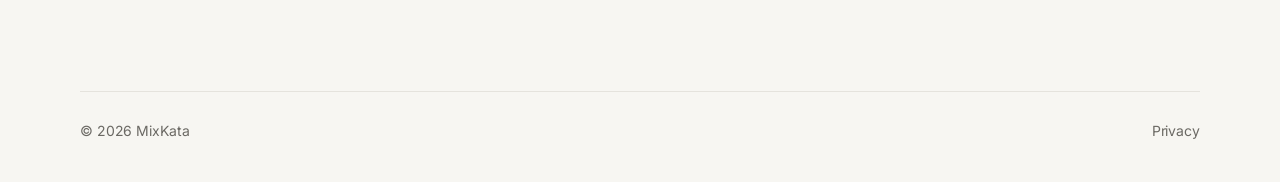
==== commit 0e73548a: "Add an early look at the app next to the waitlist Concept phone screens for a kata drill, the plain-" ====
--- a/index.html
+++ b/index.html
@@ -86,6 +86,198 @@
         </div>
         <figcaption class="mono faint">Preview of a kata format</figcaption>
       </figure>
+    </section>
+
+    <section class="look wrap" id="look" aria-labelledby="look-title">
+      <div class="section-head">
+        <p class="mono label">Early look</p>
+        <h2 id="look-title">Three screens from a daily kata.</h2>
+        <p class="look-note">Concept only. The iOS app is not built yet.</p>
+      </div>
+
+      <div class="mockups">
+        <figure class="mockup">
+          <div class="device" aria-hidden="true">
+            <div class="device-screen">
+              <div class="island"></div>
+              <div class="screen-body">
+                <div class="app-bar">
+                  <span class="app-brand">
+                    <svg class="mark" viewBox="0 0 64 64" fill="none" stroke="currentColor" stroke-width="5" stroke-linecap="butt" stroke-linejoin="miter"><path d="M27 10 V26"/><path d="M37 10 V26"/><path d="M27 38 V54"/><path d="M37 38 V54"/><rect x="20" y="26" width="24" height="12" rx="1.5"/><path d="M10 32 H20"/><path d="M44 32 H54"/></svg>
+                    MixKata
+                  </span>
+                  <span class="mono faint">Kata 04</span>
+                </div>
+
+                <p class="mono app-kicker">House loop &middot; EQ</p>
+                <p class="loop-title">Night Drive</p>
+
+                <div class="transport">
+                  <span class="play"><svg viewBox="0 0 16 16"><path d="M5 3.5v9l7.5-4.5z"/></svg></span>
+                  <svg class="wave" viewBox="0 0 198 32" preserveAspectRatio="none"><rect class="p" x="0" y="3.0" width="3" height="26" rx="1.5"/><rect class="p" x="5" y="2.5" width="3" height="27" rx="1.5"/><rect class="p" x="10" y="8.5" width="3" height="15" rx="1.5"/><rect class="p" x="15" y="10.5" width="3" height="11" rx="1.5"/><rect class="p" x="20" y="11.0" width="3" height="10" rx="1.5"/><rect class="p" x="25" y="11.5" width="3" height="9" rx="1.5"/><rect class="p" x="30" y="10.0" width="3" height="12" rx="1.5"/><rect class="p" x="35" y="12.0" width="3" height="8" rx="1.5"/><rect class="p" x="40" y="4.0" width="3" height="24" rx="1.5"/><rect class="p" x="45" y="3.5" width="3" height="25" rx="1.5"/><rect class="p" x="50" y="9.0" width="3" height="14" rx="1.5"/><rect class="p" x="55" y="10.5" width="3" height="11" rx="1.5"/><rect class="p" x="60" y="10.5" width="3" height="11" rx="1.5"/><rect class="p" x="65" y="10.5" width="3" height="11" rx="1.5"/><rect class="p" x="70" y="9.0" width="3" height="14" rx="1.5"/><rect class="p" x="75" y="11.5" width="3" height="9" rx="1.5"/><rect class="p" x="80" y="4.0" width="3" height="24" rx="1.5"/><rect class="u" x="85" y="4.0" width="3" height="24" rx="1.5"/><rect class="u" x="90" y="10.0" width="3" height="12" rx="1.5"/><rect class="u" x="95" y="11.5" width="3" height="9" rx="1.5"/><rect class="u" x="100" y="11.0" width="3" height="10" rx="1.5"/><rect class="u" x="105" y="10.5" width="3" height="11" rx="1.5"/><rect class="u" x="110" y="8.5" width="3" height="15" rx="1.5"/><rect class="u" x="115" y="10.5" width="3" height="11" rx="1.5"/><rect class="u" x="120" y="3.0" width="3" height="26" rx="1.5"/><rect class="u" x="125" y="3.5" width="3" height="25" rx="1.5"/><rect class="u" x="130" y="10.0" width="3" height="12" rx="1.5"/><rect class="u" x="135" y="12.0" width="3" height="8" rx="1.5"/><rect class="u" x="140" y="11.5" width="3" height="9" rx="1.5"/><rect class="u" x="145" y="11.0" width="3" height="10" rx="1.5"/><rect class="u" x="150" y="9.0" width="3" height="14" rx="1.5"/><rect class="u" x="155" y="10.5" width="3" height="11" rx="1.5"/><rect class="u" x="160" y="2.5" width="3" height="27" rx="1.5"/><rect class="u" x="165" y="3.0" width="3" height="26" rx="1.5"/><rect class="u" x="170" y="9.5" width="3" height="13" rx="1.5"/><rect class="u" x="175" y="11.5" width="3" height="9" rx="1.5"/><rect class="u" x="180" y="12.0" width="3" height="8" rx="1.5"/><rect class="u" x="185" y="12.0" width="3" height="8" rx="1.5"/><rect class="u" x="190" y="9.5" width="3" height="13" rx="1.5"/><rect class="u" x="195" y="11.0" width="3" height="10" rx="1.5"/></svg>
+                </div>
+
+                <div class="ab">
+                  <span class="ab-opt"><b>A</b><small>Original</small></span>
+                  <span class="ab-opt is-on"><b>B</b><small>Processed</small></span>
+                </div>
+                <p class="ab-note">Hearing B. Level-matched.</p>
+
+                <p class="prompt">Which band was boosted?</p>
+                <ul class="freqs">
+                  <li><span class="radio"></span><span class="freq-hz">200 Hz</span><span class="freq-tag">Low</span></li>
+                  <li><span class="radio"></span><span class="freq-hz">800 Hz</span><span class="freq-tag">Low mid</span></li>
+                  <li class="is-on"><span class="radio"></span><span class="freq-hz">3 kHz</span><span class="freq-tag">Upper mid</span></li>
+                  <li><span class="radio"></span><span class="freq-hz">8 kHz</span><span class="freq-tag">High</span></li>
+                </ul>
+
+                <div class="device-cta-wrap">
+                  <span class="device-cta">Check answer</span>
+                </div>
+              </div>
+              <div class="home-bar"><span></span></div>
+            </div>
+          </div>
+          <figcaption>
+            <span class="mono num">01</span>
+            <p>Play the loop, flip A and B, and pick the band.</p>
+          </figcaption>
+        </figure>
+
+        <figure class="mockup">
+          <div class="device" aria-hidden="true">
+            <div class="device-screen">
+              <div class="island"></div>
+              <div class="screen-body">
+                <div class="app-bar">
+                  <span class="app-brand">
+                    <svg class="mark" viewBox="0 0 64 64" fill="none" stroke="currentColor" stroke-width="5" stroke-linecap="butt" stroke-linejoin="miter"><path d="M27 10 V26"/><path d="M37 10 V26"/><path d="M27 38 V54"/><path d="M37 38 V54"/><rect x="20" y="26" width="24" height="12" rx="1.5"/><path d="M10 32 H20"/><path d="M44 32 H54"/></svg>
+                    MixKata
+                  </span>
+                  <span class="mono faint">Kata 04</span>
+                </div>
+
+                <div class="verdict-row">
+                  <span class="check-orb">
+                    <svg viewBox="0 0 20 20" aria-hidden="true"><path d="M5.2 10.3 L8.4 13.4 L14.8 6.6" fill="none" stroke="#fff" stroke-width="2" stroke-linecap="round" stroke-linejoin="round"/></svg>
+                  </span>
+                  <p class="verdict">Correct</p>
+                </div>
+                <p class="mono app-kicker">Night Drive &middot; House</p>
+                <p class="result-move">+6 dB at 3 kHz</p>
+
+                <div class="plain">
+                  <p class="mono faint">In plain words</p>
+                  <p class="plain-body">The upper mids got louder. That is where a snare and a vocal sit forward. Loudness stays matched, so the boost is the only change.</p>
+                  <p class="plain-pick"><span class="mono faint">Your pick</span><span>3 kHz</span></p>
+                </div>
+
+                <div class="spectrum">
+                  <p class="mono faint">Where the boost sits</p>
+                  <svg class="spectrum-svg" viewBox="0 0 240 48" fill="none" aria-hidden="true">
+                    <path d="M2 40 H96 C120 40, 136 12, 150 12 C164 12, 180 40, 204 40 H238 V40 H2 Z" fill="rgba(20,20,20,.06)"/>
+                    <path d="M2 40 H96 C120 40, 136 12, 150 12 C164 12, 180 40, 204 40 H238" stroke="currentColor" stroke-width="2" stroke-linecap="round" stroke-linejoin="round"/>
+                    <circle cx="150" cy="12" r="3.5" fill="#C23B22"/>
+                  </svg>
+                  <div class="spectrum-axis">
+                    <span class="mono">200 Hz</span>
+                    <span class="mono">800 Hz</span>
+                    <span class="mono is-peak">3 kHz</span>
+                    <span class="mono">8 kHz</span>
+                  </div>
+                </div>
+
+                <div class="device-cta-wrap">
+                  <span class="device-cta">Next kata</span>
+                </div>
+              </div>
+              <div class="home-bar"><span></span></div>
+            </div>
+          </div>
+          <figcaption>
+            <span class="mono num">02</span>
+            <p>Right or wrong, a plain note on what changed.</p>
+          </figcaption>
+        </figure>
+
+        <figure class="mockup">
+          <div class="device" aria-hidden="true">
+            <div class="device-screen">
+              <div class="island"></div>
+              <div class="screen-body">
+                <div class="app-bar">
+                  <span class="app-brand">
+                    <svg class="mark" viewBox="0 0 64 64" fill="none" stroke="currentColor" stroke-width="5" stroke-linecap="butt" stroke-linejoin="miter"><path d="M27 10 V26"/><path d="M37 10 V26"/><path d="M27 38 V54"/><path d="M37 38 V54"/><rect x="20" y="26" width="24" height="12" rx="1.5"/><path d="M10 32 H20"/><path d="M44 32 H54"/></svg>
+                    MixKata
+                  </span>
+                  <span class="mono faint">Example</span>
+                </div>
+
+                <p class="mono app-kicker">Current rank</p>
+                <p class="rank-name">White belt</p>
+                <p class="loop-genre">EQ katas</p>
+
+                <div class="path-card">
+                  <ol class="path">
+                    <li class="is-done">
+                      <span class="node"><svg viewBox="0 0 12 12"><path d="M2.2 6.2 L4.8 8.6 L9.8 3.5" fill="none" stroke="#fff" stroke-width="1.7" stroke-linecap="round" stroke-linejoin="round"/></svg></span>
+                      <span class="kata-name">Low boost</span>
+                      <span class="state">Done</span>
+                    </li>
+                    <li class="is-done">
+                      <span class="node"><svg viewBox="0 0 12 12"><path d="M2.2 6.2 L4.8 8.6 L9.8 3.5" fill="none" stroke="#fff" stroke-width="1.7" stroke-linecap="round" stroke-linejoin="round"/></svg></span>
+                      <span class="kata-name">Low cut</span>
+                      <span class="state">Done</span>
+                    </li>
+                    <li class="is-now">
+                      <span class="node"><span class="node-dot"></span></span>
+                      <span class="kata-name">Mid boost</span>
+                      <span class="state">Now</span>
+                    </li>
+                    <li class="is-next">
+                      <span class="node"></span>
+                      <span class="kata-name">High boost</span>
+                      <span class="state">Next</span>
+                    </li>
+                    <li class="is-next">
+                      <span class="node"></span>
+                      <span class="kata-name">High cut</span>
+                      <span class="state">Next</span>
+                    </li>
+                  </ol>
+                </div>
+
+                <div class="next-rank">
+                  <span class="swatch" style="--c:#E8C547"></span>
+                  <span class="next-rank-copy">
+                    <span class="mono faint">Next rank</span>
+                    <strong>Yellow belt</strong>
+                    <span class="next-rank-skill">Compression</span>
+                  </span>
+                </div>
+
+                <div class="belt-foot">
+                  <div class="belts">
+                    <i class="is-current" style="--c:#ECEAE4"></i>
+                    <i style="--c:#E8C547"></i>
+                    <i style="--c:#E08A3C"></i>
+                    <i style="--c:#4E9A5B"></i>
+                    <i style="--c:#3A6EA5"></i>
+                    <i style="--c:#7A5236"></i>
+                    <i style="--c:#141414"></i>
+                  </div>
+                  <p class="belt-foot-note">White belt is the start.</p>
+                </div>
+              </div>
+              <div class="home-bar"><span></span></div>
+            </div>
+          </div>
+          <figcaption>
+            <span class="mono num">03</span>
+            <p>Finish a kata, then climb from white belt up.</p>
+          </figcaption>
+        </figure>
+      </div>
     </section>
 
     <section class="skills wrap" aria-labelledby="skills-title">
--- a/style.css
+++ b/style.css
@@ -254,7 +254,7 @@
 .kata figcaption { margin-top: 14px; text-align: center; }
 
 /* Sections */
-.skills, .how { padding-block: 96px; border-top: 1px solid var(--line); }
+.skills, .how, .look { padding-block: 96px; border-top: 1px solid var(--line); }
 .section-head { max-width: 40rem; margin-bottom: 48px; }
 .label { color: var(--ink-3); margin-bottom: 14px; }
 .section-head h2 { font-size: clamp(28px, 3.2vw, 40px); letter-spacing: -0.035em; }
@@ -287,6 +287,407 @@
 
 .belts { display: flex; gap: 4px; margin-top: auto; padding-top: 24px; }
 .belts i { flex: 1; height: 6px; border-radius: 2px; background: var(--c); box-shadow: inset 0 0 0 1px rgba(20,20,20,.06); }
+
+/* Early look: concept phone mockups */
+.look-note {
+  margin-top: 14px;
+  max-width: 38rem;
+  color: var(--ink-2);
+  font-size: 17px;
+  line-height: 1.5;
+}
+.mockups {
+  display: grid;
+  grid-template-columns: repeat(3, minmax(0, 1fr));
+  gap: 36px 28px;
+  align-items: stretch;
+}
+.mockup {
+  margin: 0;
+  min-width: 0;
+  display: flex;
+  flex-direction: column;
+  align-items: center;
+}
+.device {
+  width: min(320px, 100%);
+  flex: 1 1 auto;
+  display: flex;
+  flex-direction: column;
+  background: #141414;
+  border-radius: 42px;
+  padding: 9px;
+  box-shadow:
+    inset 0 0 0 1px rgba(255,255,255,.16),
+    0 1px 2px rgba(20,20,20,.06),
+    0 22px 44px -18px rgba(20,20,20,.40);
+}
+.device-screen {
+  flex: 1 1 auto;
+  display: flex;
+  flex-direction: column;
+  min-height: 100%;
+  background: var(--bg);
+  border-radius: 33px;
+  overflow: hidden;
+  text-align: left;
+  color: var(--ink);
+}
+.island {
+  width: 96px;
+  height: 24px;
+  margin: 11px auto 2px;
+  border-radius: 20px;
+  background: #141414;
+  flex: none;
+}
+.screen-body {
+  flex: 1 1 auto;
+  display: flex;
+  flex-direction: column;
+  padding: 8px 16px 4px;
+}
+.app-bar {
+  display: flex;
+  align-items: center;
+  justify-content: space-between;
+  min-height: 28px;
+  gap: 8px;
+}
+.app-brand {
+  display: inline-flex;
+  align-items: center;
+  gap: 6px;
+  font-weight: 600;
+  font-size: 13px;
+  letter-spacing: -0.02em;
+}
+.app-brand .mark { width: 16px; height: 16px; }
+.device .mono { font-size: 10px; }
+.app-kicker { margin-top: 16px; color: var(--ink-3); }
+.loop-title, .rank-name {
+  margin-top: 6px;
+  font-size: 26px;
+  font-weight: 600;
+  letter-spacing: -0.035em;
+  line-height: 1.05;
+}
+.loop-genre {
+  margin-top: 4px;
+  font-size: 14px;
+  color: var(--ink-2);
+}
+.transport {
+  display: flex;
+  align-items: center;
+  gap: 10px;
+  margin-top: 16px;
+  padding: 10px;
+  background: var(--surface);
+  border: 1px solid var(--line);
+  border-radius: 14px;
+}
+.transport .play { width: 36px; height: 36px; }
+.transport .play svg { width: 12px; height: 12px; }
+.transport .wave { height: 32px; }
+.ab {
+  display: grid;
+  grid-template-columns: 1fr 1fr;
+  gap: 4px;
+  margin-top: 12px;
+  padding: 4px;
+  background: var(--surface);
+  border: 1px solid var(--line);
+  border-radius: 12px;
+}
+.ab-opt {
+  display: flex;
+  flex-direction: column;
+  align-items: center;
+  gap: 1px;
+  padding: 7px 4px 8px;
+  border-radius: 9px;
+  color: var(--ink-2);
+}
+.ab-opt b {
+  font-size: 13px;
+  font-weight: 600;
+  letter-spacing: -0.01em;
+  line-height: 1.2;
+}
+.ab-opt small {
+  font-size: 10px;
+  font-weight: 500;
+  letter-spacing: 0.01em;
+  color: var(--ink-3);
+}
+.ab-opt.is-on { background: var(--ink); color: #fff; }
+.ab-opt.is-on small { color: rgba(255,255,255,.72); }
+.ab-note {
+  margin-top: 8px;
+  text-align: center;
+  font-size: 11px;
+  color: var(--ink-3);
+}
+.prompt {
+  margin-top: 16px;
+  font-size: 15px;
+  font-weight: 600;
+  letter-spacing: -0.02em;
+}
+.freqs {
+  list-style: none;
+  margin: 10px 0 0;
+  padding: 0;
+  display: flex;
+  flex-direction: column;
+  gap: 6px;
+}
+.freqs li {
+  display: grid;
+  grid-template-columns: 14px 1fr auto;
+  align-items: center;
+  column-gap: 10px;
+  padding: 9px 12px;
+  background: var(--surface);
+  border: 1px solid var(--line-2);
+  border-radius: 10px;
+  font-size: 13px;
+  font-weight: 500;
+  letter-spacing: -0.011em;
+}
+.radio {
+  width: 14px;
+  height: 14px;
+  border-radius: 50%;
+  border: 1.5px solid #C8C4BA;
+  display: grid;
+  place-items: center;
+}
+.radio::after {
+  content: "";
+  width: 6px;
+  height: 6px;
+  border-radius: 50%;
+  background: transparent;
+}
+.freq-tag {
+  font-size: 11px;
+  font-weight: 500;
+  color: var(--ink-3);
+}
+.freqs li.is-on {
+  background: var(--ink);
+  border-color: var(--ink);
+  color: #fff;
+}
+.freqs li.is-on .freq-tag { color: rgba(255,255,255,.72); }
+.freqs li.is-on .radio { border-color: #fff; }
+.freqs li.is-on .radio::after { background: #fff; }
+.device-cta-wrap { margin-top: auto; padding-top: 16px; }
+.device-cta {
+  display: flex;
+  align-items: center;
+  justify-content: center;
+  height: 44px;
+  border-radius: 10px;
+  background: var(--ink);
+  color: #fff;
+  font-size: 14px;
+  font-weight: 500;
+  letter-spacing: -0.01em;
+}
+.verdict-row {
+  display: flex;
+  align-items: center;
+  gap: 10px;
+  margin-top: 18px;
+}
+.check-orb {
+  flex: none;
+  width: 36px;
+  height: 36px;
+  border-radius: 50%;
+  background: var(--ink);
+  display: grid;
+  place-items: center;
+}
+.check-orb svg { width: 18px; height: 18px; display: block; }
+.verdict {
+  font-size: 22px;
+  font-weight: 600;
+  letter-spacing: -0.03em;
+  line-height: 1;
+}
+.verdict-row + .app-kicker { margin-top: 18px; }
+.result-move {
+  margin-top: 6px;
+  font-size: clamp(22px, 10cqi, 28px);
+  font-weight: 600;
+  letter-spacing: -0.035em;
+  line-height: 1.05;
+}
+.screen-body { container-type: inline-size; }
+.plain {
+  margin-top: 16px;
+  background: var(--surface);
+  border: 1px solid var(--line);
+  border-radius: 14px;
+  padding: 14px 14px 12px;
+}
+.plain-body {
+  margin-top: 8px;
+  font-size: 14px;
+  line-height: 1.45;
+  color: var(--ink-2);
+}
+.plain-pick {
+  margin-top: 12px;
+  padding-top: 10px;
+  border-top: 1px solid var(--line);
+  display: flex;
+  align-items: center;
+  justify-content: space-between;
+  gap: 12px;
+  font-size: 13px;
+  font-weight: 600;
+  letter-spacing: -0.011em;
+}
+.spectrum { margin-top: 16px; color: var(--ink); }
+.spectrum-svg { display: block; width: 100%; height: 52px; margin-top: 6px; }
+.spectrum-axis {
+  display: grid;
+  grid-template-columns: repeat(4, 1fr);
+  margin-top: 2px;
+  text-align: center;
+}
+.spectrum-axis .mono { color: var(--ink-3); }
+.spectrum-axis .is-peak { color: var(--ink); }
+.path-card {
+  margin-top: 16px;
+  background: var(--surface);
+  border: 1px solid var(--line);
+  border-radius: 14px;
+  padding: 4px 12px;
+}
+.path {
+  list-style: none;
+  margin: 0;
+  padding: 0;
+}
+.path li {
+  position: relative;
+  display: grid;
+  grid-template-columns: 16px 1fr auto;
+  align-items: center;
+  column-gap: 10px;
+  min-height: 40px;
+}
+.path li::before {
+  content: "";
+  position: absolute;
+  left: 7.5px;
+  top: 0;
+  bottom: 0;
+  width: 1px;
+  background: var(--line-2);
+}
+.path li:first-child::before { top: 50%; }
+.path li:last-child::before { bottom: 50%; }
+.node {
+  position: relative;
+  z-index: 1;
+  width: 16px;
+  height: 16px;
+  border-radius: 50%;
+  border: 1.5px solid var(--line-2);
+  background: #fff;
+  display: grid;
+  place-items: center;
+}
+.node svg { width: 9px; height: 9px; display: block; }
+.path li.is-done .node { background: var(--ink); border-color: var(--ink); }
+.path li.is-now .node { border-color: var(--accent); }
+.node-dot {
+  width: 6px;
+  height: 6px;
+  border-radius: 50%;
+  background: var(--accent);
+}
+.kata-name {
+  font-size: 13.5px;
+  font-weight: 500;
+  letter-spacing: -0.011em;
+}
+.path li.is-next .kata-name { color: var(--ink-3); }
+.path .state {
+  font-family: var(--mono);
+  font-size: 10px;
+  font-weight: 500;
+  letter-spacing: 0.04em;
+  text-transform: uppercase;
+  color: var(--ink-3);
+}
+.path li.is-now .state { color: var(--accent); }
+.next-rank {
+  margin-top: 12px;
+  display: flex;
+  align-items: center;
+  gap: 12px;
+  padding: 12px;
+  background: var(--surface);
+  border: 1px solid var(--line);
+  border-radius: 14px;
+}
+.swatch {
+  width: 28px;
+  height: 10px;
+  border-radius: 3px;
+  background: var(--c);
+  box-shadow: inset 0 0 0 1px rgba(20,20,20,.12);
+  flex: none;
+}
+.next-rank-copy { display: flex; flex-direction: column; min-width: 0; }
+.next-rank strong {
+  font-size: 14px;
+  font-weight: 600;
+  letter-spacing: -0.02em;
+  line-height: 1.3;
+}
+.next-rank-skill { font-size: 12px; color: var(--ink-2); line-height: 1.3; }
+.belt-foot { margin-top: auto; padding-top: 16px; }
+.belt-foot .belts { margin-top: 0; padding-top: 0; }
+.belts i.is-current { box-shadow: inset 0 0 0 1.5px var(--ink); }
+.belt-foot-note {
+  margin-top: 8px;
+  text-align: center;
+  font-size: 11px;
+  color: var(--ink-3);
+}
+.home-bar {
+  flex: none;
+  height: 18px;
+  display: grid;
+  place-items: center;
+}
+.home-bar span {
+  width: 96px;
+  height: 4px;
+  border-radius: 4px;
+  background: rgba(20,20,20,.18);
+}
+.mockup figcaption {
+  width: min(320px, 100%);
+  margin-top: 16px;
+  text-align: center;
+}
+.mockup figcaption .num { display: block; }
+.mockup figcaption p {
+  margin-top: 6px;
+  font-size: 15px;
+  line-height: 1.45;
+  color: var(--ink-2);
+}
 
 /* Closer */
 .closer { padding-block: 24px 96px; }
@@ -338,8 +739,11 @@
 
 /* Responsive */
 @media (max-width: 960px) {
-  .hero { grid-template-columns: 1fr; gap: 56px; padding-block: 40px 80px; }
-  .kata { max-width: 30rem; }
+  .mockups { grid-template-columns: 1fr; gap: 40px; }
+  .hero { grid-template-columns: 1fr; gap: 56px; padding-block: 40px 36px; }
+  /* The phone section carries this preview on small screens, directly under the form. */
+  .kata { display: none; }
+  .look { padding-top: 36px; }
   .skill-grid { grid-template-columns: repeat(2, 1fr); border-top: 0; }
   .skill-grid li, .skill-grid li + li { padding: 20px 20px 24px 0; border-left: 0; border-top: 1px solid var(--ink); }
   .skill-grid li:nth-child(even) { padding-left: 20px; }
@@ -351,12 +755,15 @@
   .wrap { width: min(var(--wrap), 100% - 40px); }
   .nav { padding-block: 20px; }
   .nav-links { gap: 16px; font-size: 14px; }
-  .hero { padding-block: 32px 64px; }
+  .hero { padding-block: 32px 28px; }
   .hero h1 { font-size: 42px; }
   .lede { font-size: 17px; }
   .waitlist-row { flex-direction: column; }
   .waitlist-row button { width: 100%; padding-block: 13px; }
   .skills, .how { padding-block: 64px; }
+  .look { padding-top: 28px; padding-bottom: 64px; }
+  .look-note { font-size: 16px; }
+  .mockups { grid-template-columns: 1fr; gap: 40px; }
   .section-head { margin-bottom: 32px; }
   .skill-grid { grid-template-columns: 1fr; }
   .skill-grid li:nth-child(even) { padding-left: 0; }
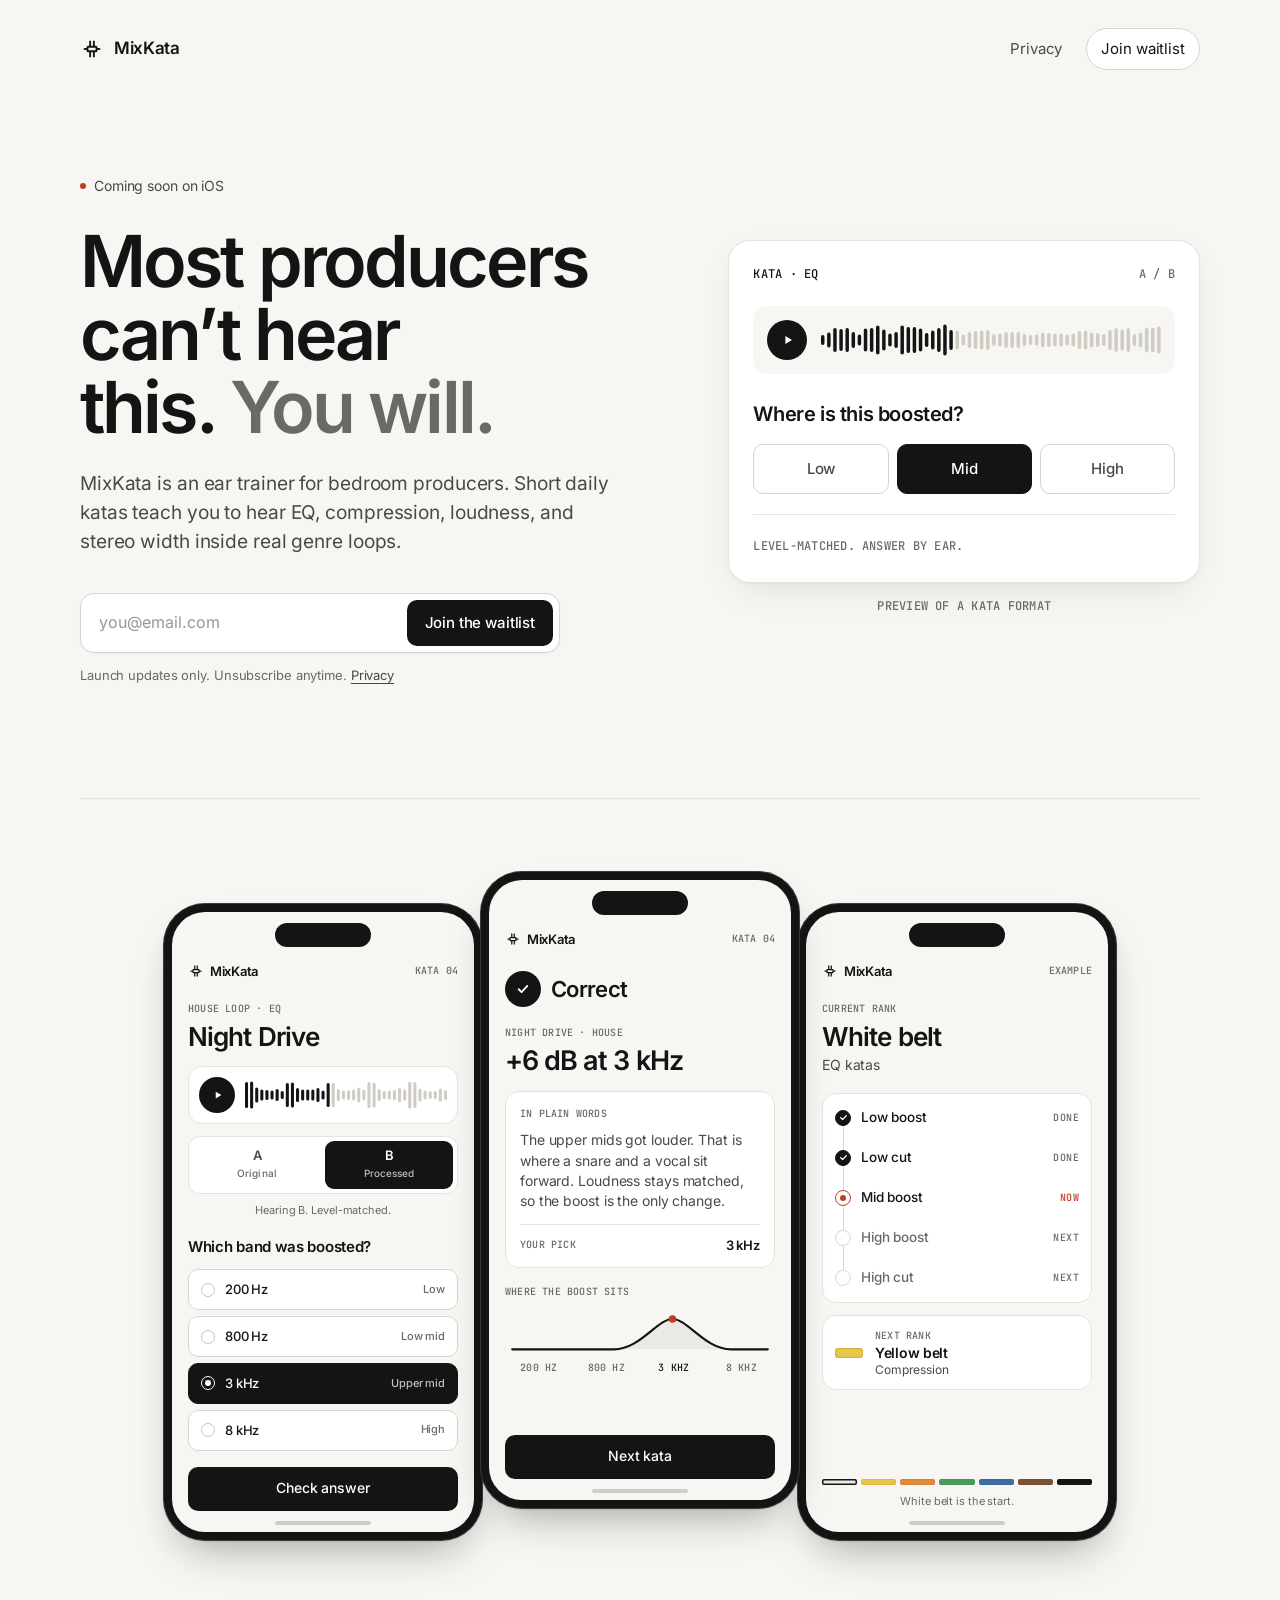
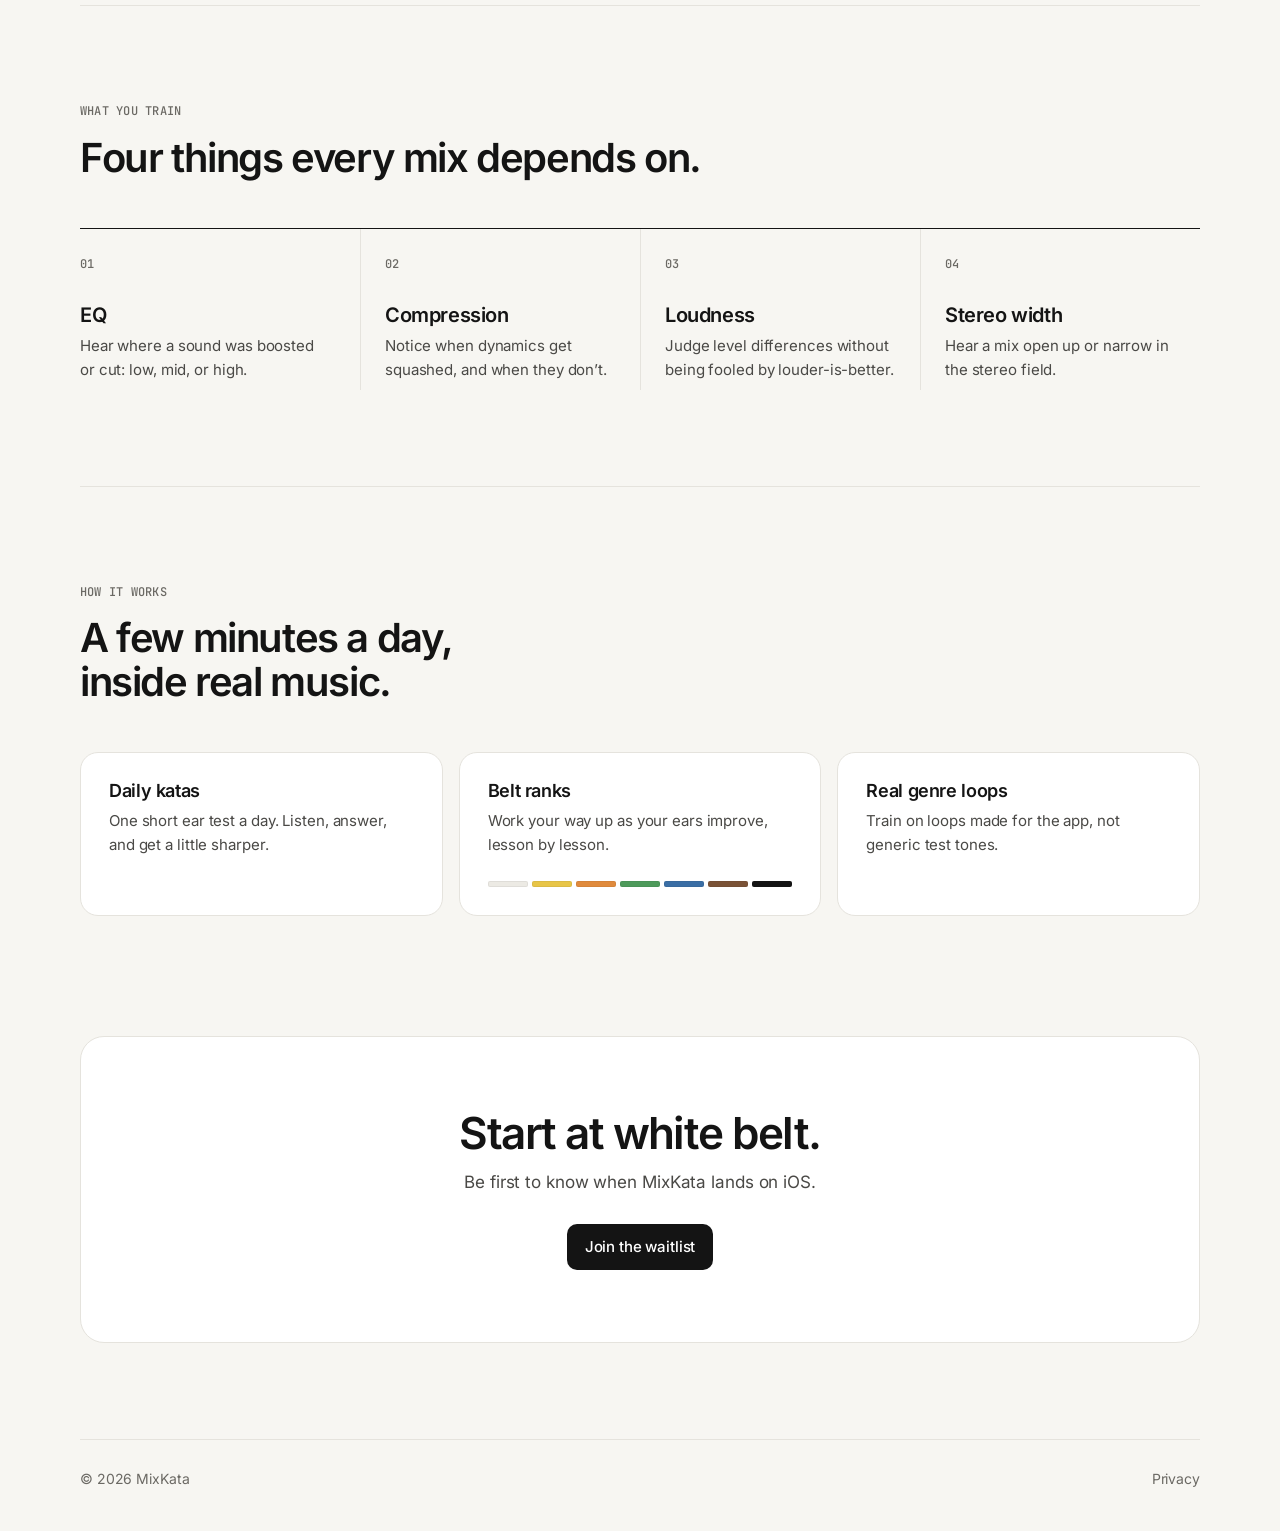
==== commit 0785861e: "Let the phone mockups sit as a visual, without a pitch Remove the concept disclaimer, section headin" ====
--- a/index.html
+++ b/index.html
@@ -88,15 +88,10 @@
       </figure>
     </section>
 
-    <section class="look wrap" id="look" aria-labelledby="look-title">
-      <div class="section-head">
-        <p class="mono label">Early look</p>
-        <h2 id="look-title">Three screens from a daily kata.</h2>
-        <p class="look-note">Concept only. The iOS app is not built yet.</p>
-      </div>
-
+    <section class="look wrap" aria-labelledby="look-title">
+      <h2 id="look-title" class="sr-only">MixKata screens</h2>
       <div class="mockups">
-        <figure class="mockup">
+        <div class="mockup">
           <div class="device" aria-hidden="true">
             <div class="device-screen">
               <div class="island"></div>
@@ -138,13 +133,9 @@
               <div class="home-bar"><span></span></div>
             </div>
           </div>
-          <figcaption>
-            <span class="mono num">01</span>
-            <p>Play the loop, flip A and B, and pick the band.</p>
-          </figcaption>
-        </figure>
-
-        <figure class="mockup">
+        </div>
+
+        <div class="mockup">
           <div class="device" aria-hidden="true">
             <div class="device-screen">
               <div class="island"></div>
@@ -194,13 +185,9 @@
               <div class="home-bar"><span></span></div>
             </div>
           </div>
-          <figcaption>
-            <span class="mono num">02</span>
-            <p>Right or wrong, a plain note on what changed.</p>
-          </figcaption>
-        </figure>
-
-        <figure class="mockup">
+        </div>
+
+        <div class="mockup">
           <div class="device" aria-hidden="true">
             <div class="device-screen">
               <div class="island"></div>
@@ -272,11 +259,7 @@
               <div class="home-bar"><span></span></div>
             </div>
           </div>
-          <figcaption>
-            <span class="mono num">03</span>
-            <p>Finish a kata, then climb from white belt up.</p>
-          </figcaption>
-        </figure>
+        </div>
       </div>
     </section>
 
--- a/style.css
+++ b/style.css
@@ -288,29 +288,29 @@
 .belts { display: flex; gap: 4px; margin-top: auto; padding-top: 24px; }
 .belts i { flex: 1; height: 6px; border-radius: 2px; background: var(--c); box-shadow: inset 0 0 0 1px rgba(20,20,20,.06); }
 
-/* Early look: concept phone mockups */
-.look-note {
-  margin-top: 14px;
-  max-width: 38rem;
-  color: var(--ink-2);
-  font-size: 17px;
-  line-height: 1.5;
-}
+/* Phone showcase */
+.look { padding-block: 72px 96px; }
 .mockups {
-  display: grid;
-  grid-template-columns: repeat(3, minmax(0, 1fr));
-  gap: 36px 28px;
+  display: flex;
+  justify-content: center;
   align-items: stretch;
+  max-width: 980px;
+  margin-inline: auto;
 }
 .mockup {
   margin: 0;
   min-width: 0;
+  flex: 1 1 0;
   display: flex;
   flex-direction: column;
   align-items: center;
 }
+.mockup:nth-child(1),
+.mockup:nth-child(3) { transform: translateY(32px); }
+.mockup:nth-child(2) { margin-inline: -28px; z-index: 1; }
 .device {
-  width: min(320px, 100%);
+  width: 100%;
+  max-width: 320px;
   flex: 1 1 auto;
   display: flex;
   flex-direction: column;
@@ -676,18 +676,6 @@
   border-radius: 4px;
   background: rgba(20,20,20,.18);
 }
-.mockup figcaption {
-  width: min(320px, 100%);
-  margin-top: 16px;
-  text-align: center;
-}
-.mockup figcaption .num { display: block; }
-.mockup figcaption p {
-  margin-top: 6px;
-  font-size: 15px;
-  line-height: 1.45;
-  color: var(--ink-2);
-}
 
 /* Closer */
 .closer { padding-block: 24px 96px; }
@@ -739,7 +727,10 @@
 
 /* Responsive */
 @media (max-width: 960px) {
-  .mockups { grid-template-columns: 1fr; gap: 40px; }
+  .mockups { flex-direction: column; align-items: center; gap: 48px; max-width: none; }
+  .mockup:nth-child(1),
+  .mockup:nth-child(2),
+  .mockup:nth-child(3) { width: min(320px, 100%); margin: 0; transform: none; }
   .hero { grid-template-columns: 1fr; gap: 56px; padding-block: 40px 36px; }
   /* The phone section carries this preview on small screens, directly under the form. */
   .kata { display: none; }
@@ -761,9 +752,7 @@
   .waitlist-row { flex-direction: column; }
   .waitlist-row button { width: 100%; padding-block: 13px; }
   .skills, .how { padding-block: 64px; }
-  .look { padding-top: 28px; padding-bottom: 64px; }
-  .look-note { font-size: 16px; }
-  .mockups { grid-template-columns: 1fr; gap: 40px; }
+  .look { padding-top: 40px; padding-bottom: 72px; }
   .section-head { margin-bottom: 32px; }
   .skill-grid { grid-template-columns: 1fr; }
   .skill-grid li:nth-child(even) { padding-left: 0; }
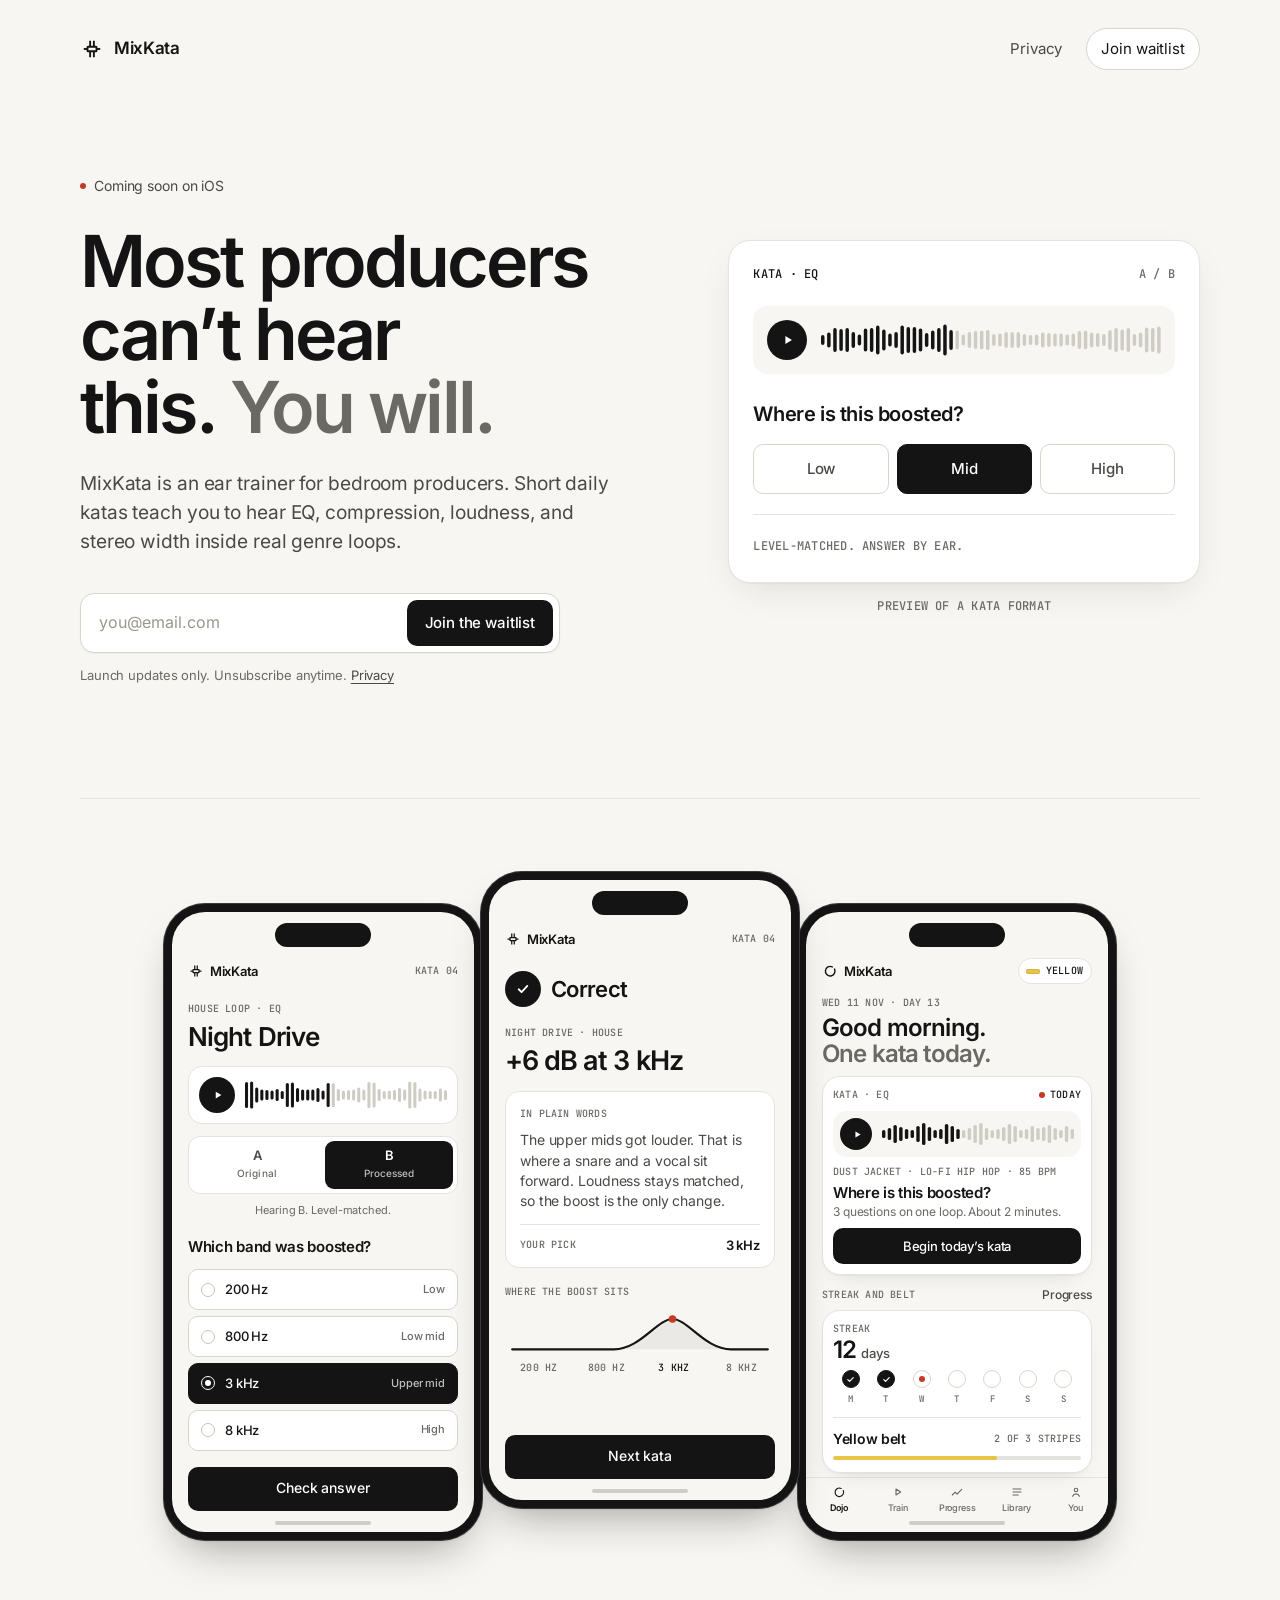
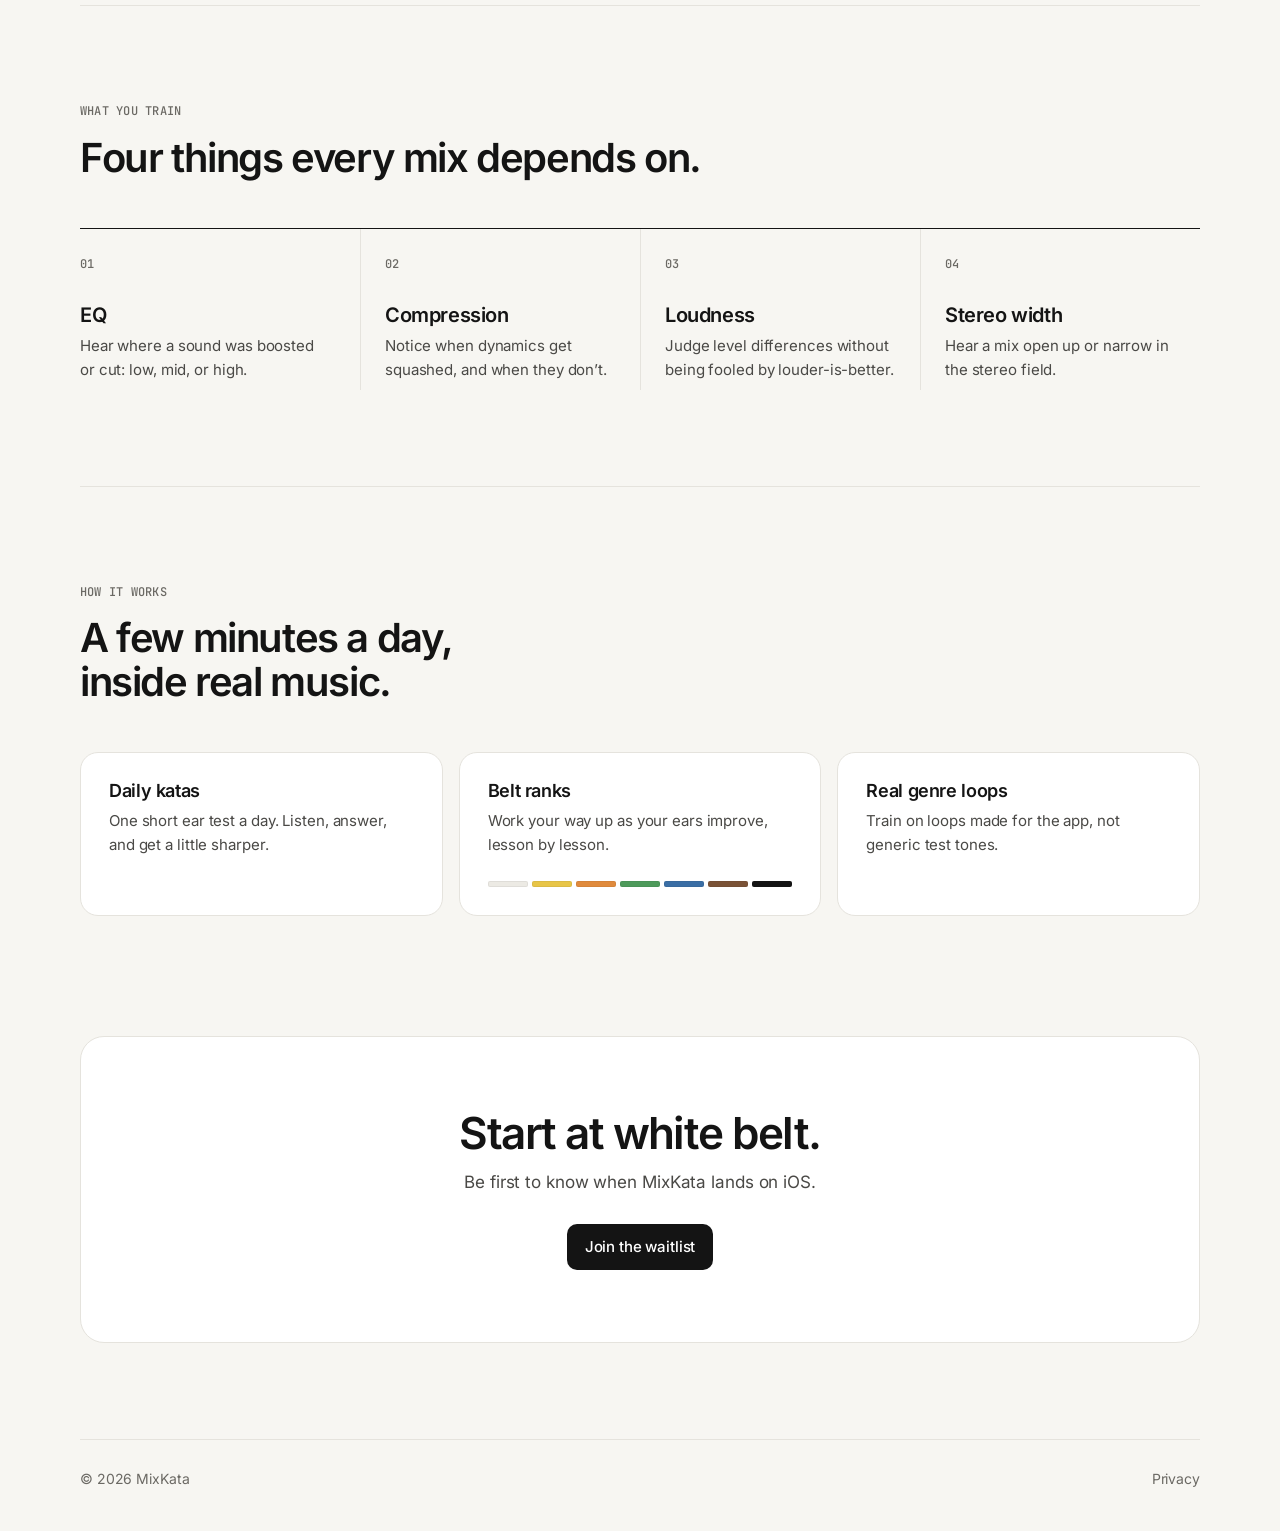
==== commit f23de485: "Replace the belt path phone with the Dojo home screen The third mockup is now the home dashboard: to" ====
--- a/index.html
+++ b/index.html
@@ -191,70 +191,67 @@
           <div class="device" aria-hidden="true">
             <div class="device-screen">
               <div class="island"></div>
-              <div class="screen-body">
-                <div class="app-bar">
+              <div class="screen-body dojo">
+                <div class="dojo-top">
                   <span class="app-brand">
-                    <svg class="mark" viewBox="0 0 64 64" fill="none" stroke="currentColor" stroke-width="5" stroke-linecap="butt" stroke-linejoin="miter"><path d="M27 10 V26"/><path d="M37 10 V26"/><path d="M27 38 V54"/><path d="M37 38 V54"/><rect x="20" y="26" width="24" height="12" rx="1.5"/><path d="M10 32 H20"/><path d="M44 32 H54"/></svg>
+                    <svg class="enso" viewBox="0 0 24 24" fill="none" stroke="currentColor" stroke-width="2.2" stroke-linecap="round"><path d="M15.4 5.8A7.2 7.2 0 1 0 18.8 9.2"/></svg>
                     MixKata
                   </span>
-                  <span class="mono faint">Example</span>
-                </div>
-
-                <p class="mono app-kicker">Current rank</p>
-                <p class="rank-name">White belt</p>
-                <p class="loop-genre">EQ katas</p>
-
-                <div class="path-card">
-                  <ol class="path">
-                    <li class="is-done">
-                      <span class="node"><svg viewBox="0 0 12 12"><path d="M2.2 6.2 L4.8 8.6 L9.8 3.5" fill="none" stroke="#fff" stroke-width="1.7" stroke-linecap="round" stroke-linejoin="round"/></svg></span>
-                      <span class="kata-name">Low boost</span>
-                      <span class="state">Done</span>
-                    </li>
-                    <li class="is-done">
-                      <span class="node"><svg viewBox="0 0 12 12"><path d="M2.2 6.2 L4.8 8.6 L9.8 3.5" fill="none" stroke="#fff" stroke-width="1.7" stroke-linecap="round" stroke-linejoin="round"/></svg></span>
-                      <span class="kata-name">Low cut</span>
-                      <span class="state">Done</span>
-                    </li>
-                    <li class="is-now">
-                      <span class="node"><span class="node-dot"></span></span>
-                      <span class="kata-name">Mid boost</span>
-                      <span class="state">Now</span>
-                    </li>
-                    <li class="is-next">
-                      <span class="node"></span>
-                      <span class="kata-name">High boost</span>
-                      <span class="state">Next</span>
-                    </li>
-                    <li class="is-next">
-                      <span class="node"></span>
-                      <span class="kata-name">High cut</span>
-                      <span class="state">Next</span>
-                    </li>
-                  </ol>
-                </div>
-
-                <div class="next-rank">
-                  <span class="swatch" style="--c:#E8C547"></span>
-                  <span class="next-rank-copy">
-                    <span class="mono faint">Next rank</span>
+                  <span class="belt-pill">
+                    <i style="--c:#E8C547"></i>
+                    <span class="mono">Yellow</span>
+                  </span>
+                </div>
+
+                <p class="mono app-kicker">Wed 11 Nov &middot; Day 13</p>
+                <p class="hello">Good morning.</p>
+                <p class="hello soft">One kata today.</p>
+
+                <div class="dojo-card">
+                  <div class="dojo-card-top">
+                    <span class="mono faint">Kata &middot; EQ</span>
+                    <span class="today"><span class="dot"></span><span class="mono">Today</span></span>
+                  </div>
+                  <div class="transport">
+                    <span class="play"><svg viewBox="0 0 16 16"><path d="M5 3.5v9l7.5-4.5z"/></svg></span>
+                    <svg class="wave" viewBox="0 0 168 28" preserveAspectRatio="none"><rect class="p" x="0" y="10" width="3" height="8" rx="1.5"/><rect class="p" x="5" y="8" width="3" height="12" rx="1.5"/><rect class="p" x="10" y="5" width="3" height="18" rx="1.5"/><rect class="p" x="15" y="7" width="3" height="14" rx="1.5"/><rect class="p" x="20" y="9" width="3" height="10" rx="1.5"/><rect class="p" x="25" y="10" width="3" height="8" rx="1.5"/><rect class="p" x="30" y="6" width="3" height="16" rx="1.5"/><rect class="p" x="35" y="3" width="3" height="22" rx="1.5"/><rect class="p" x="40" y="7" width="3" height="14" rx="1.5"/><rect class="p" x="45" y="10" width="3" height="8" rx="1.5"/><rect class="p" x="50" y="9" width="3" height="10" rx="1.5"/><rect class="p" x="55" y="4" width="3" height="20" rx="1.5"/><rect class="p" x="60" y="6" width="3" height="16" rx="1.5"/><rect class="p" x="65" y="9" width="3" height="10" rx="1.5"/><rect class="u" x="70" y="10" width="3" height="8" rx="1.5"/><rect class="u" x="75" y="8" width="3" height="12" rx="1.5"/><rect class="u" x="80" y="5" width="3" height="18" rx="1.5"/><rect class="u" x="85" y="3" width="3" height="22" rx="1.5"/><rect class="u" x="90" y="8" width="3" height="12" rx="1.5"/><rect class="u" x="95" y="10" width="3" height="8" rx="1.5"/><rect class="u" x="100" y="9" width="3" height="10" rx="1.5"/><rect class="u" x="105" y="7" width="3" height="14" rx="1.5"/><rect class="u" x="110" y="4" width="3" height="20" rx="1.5"/><rect class="u" x="115" y="6" width="3" height="16" rx="1.5"/><rect class="u" x="120" y="10" width="3" height="8" rx="1.5"/><rect class="u" x="125" y="9" width="3" height="10" rx="1.5"/><rect class="u" x="130" y="6" width="3" height="16" rx="1.5"/><rect class="u" x="135" y="8" width="3" height="12" rx="1.5"/><rect class="u" x="140" y="7" width="3" height="14" rx="1.5"/><rect class="u" x="145" y="5" width="3" height="18" rx="1.5"/><rect class="u" x="150" y="8" width="3" height="12" rx="1.5"/><rect class="u" x="155" y="10" width="3" height="8" rx="1.5"/><rect class="u" x="160" y="6" width="3" height="16" rx="1.5"/><rect class="u" x="165" y="9" width="3" height="10" rx="1.5"/></svg>
+                  </div>
+                  <p class="mono dojo-meta">Dust Jacket &middot; Lo-fi hip hop &middot; 85 bpm</p>
+                  <p class="dojo-q">Where is this boosted?</p>
+                  <p class="dojo-sub">3 questions on one loop. About 2 minutes.</p>
+                  <span class="device-cta">Begin today&rsquo;s kata</span>
+                </div>
+
+                <div class="dojo-split">
+                  <span class="mono faint">Streak and belt</span>
+                  <span class="dojo-progress">Progress</span>
+                </div>
+
+                <div class="streak-card">
+                  <p class="mono faint">Streak</p>
+                  <p class="streak-count">12 <small>days</small></p>
+                  <div class="week">
+                    <span class="is-done"><i><svg viewBox="0 0 12 12"><path d="M2.4 6.2 L4.8 8.5 L9.6 3.6" fill="none" stroke="#fff" stroke-width="1.6" stroke-linecap="round" stroke-linejoin="round"/></svg></i><b>M</b></span>
+                    <span class="is-done"><i><svg viewBox="0 0 12 12"><path d="M2.4 6.2 L4.8 8.5 L9.6 3.6" fill="none" stroke="#fff" stroke-width="1.6" stroke-linecap="round" stroke-linejoin="round"/></svg></i><b>T</b></span>
+                    <span class="is-today"><i></i><b>W</b></span>
+                    <span><i></i><b>T</b></span>
+                    <span><i></i><b>F</b></span>
+                    <span><i></i><b>S</b></span>
+                    <span><i></i><b>S</b></span>
+                  </div>
+                  <div class="rank-line">
                     <strong>Yellow belt</strong>
-                    <span class="next-rank-skill">Compression</span>
-                  </span>
-                </div>
-
-                <div class="belt-foot">
-                  <div class="belts">
-                    <i class="is-current" style="--c:#ECEAE4"></i>
-                    <i style="--c:#E8C547"></i>
-                    <i style="--c:#E08A3C"></i>
-                    <i style="--c:#4E9A5B"></i>
-                    <i style="--c:#3A6EA5"></i>
-                    <i style="--c:#7A5236"></i>
-                    <i style="--c:#141414"></i>
+                    <span class="mono faint">2 of 3 stripes</span>
                   </div>
-                  <p class="belt-foot-note">White belt is the start.</p>
-                </div>
+                  <div class="rank-bar"><span></span></div>
+                </div>
+              </div>
+              <div class="dojo-tabs">
+                <span class="is-on"><svg viewBox="0 0 24 24"><path d="M15.2 6.6A6.4 6.4 0 1 0 18.4 9.8" fill="none" stroke="currentColor" stroke-width="1.7" stroke-linecap="round"/></svg>Dojo</span>
+                <span><svg viewBox="0 0 24 24"><path d="M9 7.5v9l7-4.5z" fill="none" stroke="currentColor" stroke-width="1.7" stroke-linejoin="round"/></svg>Train</span>
+                <span><svg viewBox="0 0 24 24"><path d="M5 16.5l4.2-4.2 3 3L19 8" fill="none" stroke="currentColor" stroke-width="1.7" stroke-linecap="round" stroke-linejoin="round"/></svg>Progress</span>
+                <span><svg viewBox="0 0 24 24"><path d="M6 7.5h12M6 12h12M6 16.5h8" fill="none" stroke="currentColor" stroke-width="1.7" stroke-linecap="round"/></svg>Library</span>
+                <span><svg viewBox="0 0 24 24"><circle cx="12" cy="9" r="2.6" fill="none" stroke="currentColor" stroke-width="1.7"/><path d="M6.8 18.2c1.1-2.2 2.9-3.3 5.2-3.3s4.1 1.1 5.2 3.3" fill="none" stroke="currentColor" stroke-width="1.7" stroke-linecap="round"/></svg>You</span>
               </div>
               <div class="home-bar"><span></span></div>
             </div>
--- a/style.css
+++ b/style.css
@@ -365,17 +365,12 @@
 .app-brand .mark { width: 16px; height: 16px; }
 .device .mono { font-size: 10px; }
 .app-kicker { margin-top: 16px; color: var(--ink-3); }
-.loop-title, .rank-name {
+.loop-title {
   margin-top: 6px;
   font-size: 26px;
   font-weight: 600;
   letter-spacing: -0.035em;
   line-height: 1.05;
-}
-.loop-genre {
-  margin-top: 4px;
-  font-size: 14px;
-  color: var(--ink-2);
 }
 .transport {
   display: flex;
@@ -563,107 +558,160 @@
 }
 .spectrum-axis .mono { color: var(--ink-3); }
 .spectrum-axis .is-peak { color: var(--ink); }
-.path-card {
-  margin-top: 16px;
+.dojo { padding-bottom: 4px; }
+.dojo .app-kicker { margin-top: 10px; }
+.dojo-top {
+  display: flex;
+  align-items: center;
+  justify-content: space-between;
+  gap: 8px;
+  min-height: 28px;
+}
+.enso { width: 16px; height: 16px; display: block; flex: none; }
+.belt-pill {
+  display: inline-flex;
+  align-items: center;
+  gap: 6px;
+  padding: 4px 8px 4px 7px;
+  border-radius: 999px;
   background: var(--surface);
   border: 1px solid var(--line);
-  border-radius: 14px;
-  padding: 4px 12px;
-}
-.path {
-  list-style: none;
-  margin: 0;
-  padding: 0;
-}
-.path li {
-  position: relative;
-  display: grid;
-  grid-template-columns: 16px 1fr auto;
-  align-items: center;
-  column-gap: 10px;
-  min-height: 40px;
-}
-.path li::before {
-  content: "";
-  position: absolute;
-  left: 7.5px;
-  top: 0;
-  bottom: 0;
-  width: 1px;
-  background: var(--line-2);
-}
-.path li:first-child::before { top: 50%; }
-.path li:last-child::before { bottom: 50%; }
-.node {
-  position: relative;
-  z-index: 1;
-  width: 16px;
-  height: 16px;
+  flex: none;
+}
+.belt-pill i {
+  width: 14px;
+  height: 5px;
+  border-radius: 2px;
+  background: var(--c);
+  box-shadow: inset 0 0 0 1px rgba(20,20,20,.1);
+}
+.hello {
+  margin-top: 4px;
+  font-size: 24px;
+  font-weight: 600;
+  letter-spacing: -0.035em;
+  line-height: 1.05;
+}
+.hello.soft { margin-top: 1px; color: var(--ink-3); }
+.dojo-card, .streak-card {
+  background: var(--surface);
+  border: 1px solid var(--line);
+  border-radius: 18px;
+  box-shadow: 0 1px 2px rgba(20,20,20,.04), 0 10px 24px -16px rgba(20,20,20,.2);
+}
+.dojo-card { margin-top: 10px; padding: 10px; }
+.dojo-card-top, .dojo-split, .rank-line {
+  display: flex;
+  align-items: center;
+  justify-content: space-between;
+  gap: 8px;
+}
+.today { display: inline-flex; align-items: center; gap: 5px; }
+.today .mono { color: var(--ink); }
+.dojo-card .transport { margin-top: 8px; padding: 7px; background: var(--bg); border: 0; }
+.dojo-card .play { width: 32px; height: 32px; }
+.dojo-card .play svg { width: 11px; height: 11px; }
+.dojo-card .wave { height: 28px; }
+.dojo-meta { margin-top: 8px; color: var(--ink-3); line-height: 1.3; }
+.dojo-q {
+  margin-top: 6px;
+  font-size: 15px;
+  font-weight: 600;
+  letter-spacing: -0.02em;
+  line-height: 1.2;
+}
+.dojo-sub { margin-top: 2px; font-size: 12px; line-height: 1.3; color: var(--ink-3); }
+.dojo-card .device-cta { height: 36px; margin-top: 8px; font-size: 13px; }
+.dojo-split { margin-top: 10px; }
+.dojo-progress { font-size: 12px; font-weight: 500; color: var(--ink-2); letter-spacing: -0.01em; }
+.streak-card { margin-top: 6px; padding: 10px 10px 12px; }
+.streak-count {
+  margin-top: 1px;
+  font-size: 24px;
+  font-weight: 600;
+  letter-spacing: -0.04em;
+  line-height: 1;
+}
+.streak-count small {
+  font-size: 13px;
+  font-weight: 500;
+  letter-spacing: -0.01em;
+  color: var(--ink-2);
+}
+.week {
+  display: grid;
+  grid-template-columns: repeat(7, 1fr);
+  margin-top: 8px;
+  text-align: center;
+}
+.week i {
+  width: 18px;
+  height: 18px;
+  margin-inline: auto;
   border-radius: 50%;
   border: 1.5px solid var(--line-2);
   background: #fff;
   display: grid;
   place-items: center;
 }
-.node svg { width: 9px; height: 9px; display: block; }
-.path li.is-done .node { background: var(--ink); border-color: var(--ink); }
-.path li.is-now .node { border-color: var(--accent); }
-.node-dot {
+.week svg { width: 9px; height: 9px; display: block; }
+.week b {
+  display: block;
+  margin-top: 4px;
+  font-family: var(--mono);
+  font-size: 9px;
+  font-weight: 500;
+  letter-spacing: 0.04em;
+  color: var(--ink-3);
+}
+.week .is-done i { background: var(--ink); border-color: var(--ink); }
+.week .is-today i { border-color: var(--line-2); }
+.week .is-today i::after {
+  content: "";
   width: 6px;
   height: 6px;
   border-radius: 50%;
   background: var(--accent);
 }
-.kata-name {
-  font-size: 13.5px;
-  font-weight: 500;
-  letter-spacing: -0.011em;
-}
-.path li.is-next .kata-name { color: var(--ink-3); }
-.path .state {
-  font-family: var(--mono);
-  font-size: 10px;
-  font-weight: 500;
-  letter-spacing: 0.04em;
-  text-transform: uppercase;
+.rank-line { margin-top: 10px; padding-top: 10px; border-top: 1px solid var(--line); }
+.rank-line strong { font-size: 14px; font-weight: 600; letter-spacing: -0.02em; }
+.rank-bar {
+  margin-top: 6px;
+  height: 4px;
+  border-radius: 4px;
+  background: var(--line);
+  overflow: hidden;
+}
+.rank-bar span {
+  display: block;
+  width: 66%;
+  height: 100%;
+  border-radius: inherit;
+  background: #E8C547;
+}
+.dojo-tabs {
+  flex: none;
+  display: grid;
+  grid-template-columns: repeat(5, 1fr);
+  gap: 2px;
+  padding: 6px 4px 2px;
+  border-top: 1px solid var(--line);
+  background: var(--bg);
+}
+.dojo-tabs span {
+  display: flex;
+  flex-direction: column;
+  align-items: center;
+  gap: 3px;
+  min-width: 0;
+  font-size: 9px;
+  font-weight: 500;
+  letter-spacing: -0.01em;
+  line-height: 1;
   color: var(--ink-3);
 }
-.path li.is-now .state { color: var(--accent); }
-.next-rank {
-  margin-top: 12px;
-  display: flex;
-  align-items: center;
-  gap: 12px;
-  padding: 12px;
-  background: var(--surface);
-  border: 1px solid var(--line);
-  border-radius: 14px;
-}
-.swatch {
-  width: 28px;
-  height: 10px;
-  border-radius: 3px;
-  background: var(--c);
-  box-shadow: inset 0 0 0 1px rgba(20,20,20,.12);
-  flex: none;
-}
-.next-rank-copy { display: flex; flex-direction: column; min-width: 0; }
-.next-rank strong {
-  font-size: 14px;
-  font-weight: 600;
-  letter-spacing: -0.02em;
-  line-height: 1.3;
-}
-.next-rank-skill { font-size: 12px; color: var(--ink-2); line-height: 1.3; }
-.belt-foot { margin-top: auto; padding-top: 16px; }
-.belt-foot .belts { margin-top: 0; padding-top: 0; }
-.belts i.is-current { box-shadow: inset 0 0 0 1.5px var(--ink); }
-.belt-foot-note {
-  margin-top: 8px;
-  text-align: center;
-  font-size: 11px;
-  color: var(--ink-3);
-}
+.dojo-tabs svg { width: 16px; height: 16px; display: block; }
+.dojo-tabs .is-on { color: var(--ink); font-weight: 600; }
 .home-bar {
   flex: none;
   height: 18px;
